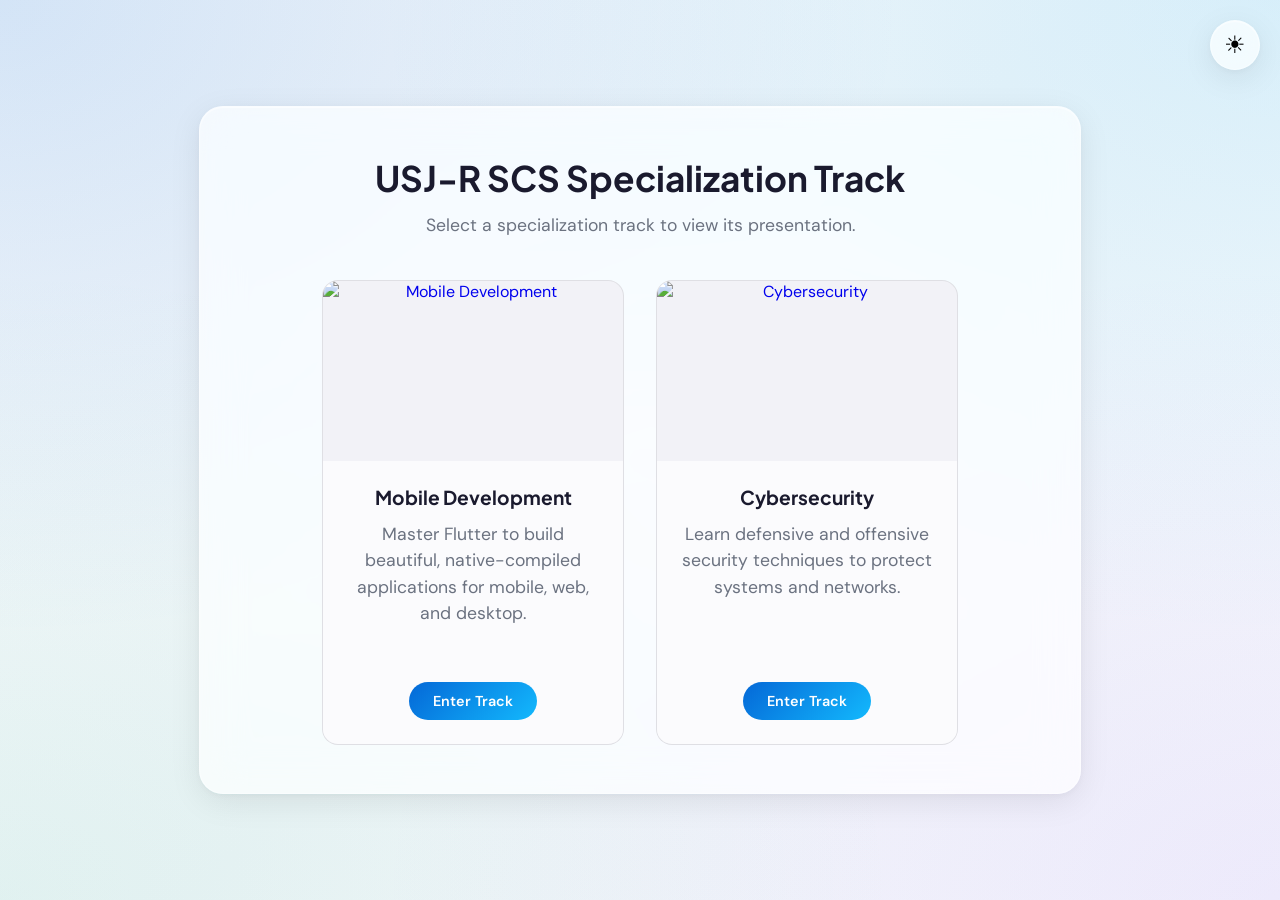
==== index.html @ 23d16bc6 "Do a grid design to showcase the two specialization track for mobile and cybersecurity" ====
<!DOCTYPE html>
<html lang="en">
  <head>
    <meta charset="utf-8" />
    <meta name="viewport" content="width=device-width, initial-scale=1.0" />
    <title>USJ-R SCS Specialization Track</title>

    <!-- Google Fonts -->
    <link rel="preconnect" href="https://fonts.googleapis.com" />
    <link rel="preconnect" href="https://fonts.gstatic.com" crossorigin />
    <link
      href="https://fonts.googleapis.com/css2?family=Inter:wght@300;400;500;600;700;800&family=JetBrains+Mono:wght@400;500;600&display=swap"
      rel="stylesheet"
    />
    <link
      rel="stylesheet"
      href="https://fonts.googleapis.com/css2?family=DM+Sans:wght@400;500;600;700&family=Plus+Jakarta+Sans:wght@500;600;700&display=swap"
    />

    <!-- Custom Theme -->
    <link rel="stylesheet" href="slides/styles/custom.css" />
    <style>
      body {
        margin: 0;
        min-height: 100vh;
        display: flex;
        align-items: center;
        justify-content: center;
        background: var(--background);
        background-image: var(--background-gradient);
        font-family: 'DM Sans', -apple-system, BlinkMacSystemFont, 'Segoe UI', sans-serif;
        color: var(--text);
      }
      .landing-page {
        text-align: center;
        padding: 48px 40px;
        border-radius: 24px;
        background: var(--surface);
        backdrop-filter: blur(var(--glass-blur)) saturate(var(--glass-saturate));
        -webkit-backdrop-filter: blur(var(--glass-blur)) saturate(var(--glass-saturate));
        box-shadow: var(--glass-outer-shadow), var(--glass-inner-shadow);
        border: var(--glass-border);
        max-width: 800px;
        width: 90%;
      }
      .landing-page h1 {
        font-family: 'Plus Jakarta Sans', 'DM Sans', sans-serif;
        font-size: 2.2rem;
        margin: 0 0 0.4em;
      }
      .landing-page p {
        margin: 0 0 2.5em;
        color: var(--text-muted);
        font-size: 1.1rem;
      }
      .track-buttons {
        display: flex;
        flex-direction: row;
        justify-content: center;
        gap: 32px;
        flex-wrap: wrap;
      }
      .track-card {
        display: flex;
        flex-direction: column;
        text-decoration: none;
        background: var(--background);
        border-radius: 16px;
        overflow: hidden;
        width: 300px;
        box-shadow: var(--shadow-md);
        transition: transform 0.3s ease, box-shadow 0.3s ease;
        border: 1px solid var(--border);
      }
      .track-card:hover {
        transform: translateY(-8px);
        box-shadow: var(--shadow-xl);
      }
      .track-image {
        height: 180px;
        width: 100%;
        object-fit: cover;
      }
      .track-info {
        padding: 24px;
        display: flex;
        flex-direction: column;
        align-items: center;
        gap: 12px;
        flex-grow: 1;
        background: var(--surface);
      }
      .track-title {
        font-family: 'Plus Jakarta Sans', sans-serif;
        font-weight: 700;
        font-size: 1.2rem;
        color: var(--text);
        margin: 0;
      }
      .track-desc {
        font-size: 0.9rem;
        color: var(--text-muted);
        margin: 0;
        line-height: 1.5;
      }
      .track-btn {
        margin-top: auto;
        padding: 10px 24px;
        border-radius: 999px;
        font-weight: 600;
        font-size: 0.9rem;
        background: linear-gradient(135deg, var(--gradient-start), var(--gradient-end));
        color: #fff;
        transition: opacity 0.2s;
      }
      .track-card:hover .track-btn {
        opacity: 0.9;
      }
    </style>
  </head>
  <body>
    <!-- Theme Toggle Button -->
    <button id="theme-toggle" class="theme-toggle" aria-label="Toggle theme">
      <span class="sun-icon">&#9728;</span>
      <span class="moon-icon">&#9790;</span>
    </button>

    <div class="landing-page">
      <h1>USJ-R SCS Specialization Track</h1>
      <p>Select a specialization track to view its presentation.</p>
      <div class="track-buttons">
        <!-- Mobile Track Card -->
        <a href="slides/mobile.html" class="track-card">
          <img 
            src="https://images.unsplash.com/photo-1551650975-87deedd944c3?auto=format&fit=crop&w=600&q=80" 
            alt="Mobile Development" 
            class="track-image"
          />
          <div class="track-info">
            <h3 class="track-title">Mobile Development</h3>
            <p class="track-desc">Master Flutter to build beautiful, native-compiled applications for mobile, web, and desktop.</p>
            <span class="track-btn">Enter Track</span>
          </div>
        </a>

        <!-- Cybersecurity Track Card -->
        <a href="slides/cybsec.html" class="track-card">
          <img 
            src="https://images.unsplash.com/photo-1550751827-4bd374c3f58b?auto=format&fit=crop&w=600&q=80" 
            alt="Cybersecurity" 
            class="track-image"
          />
          <div class="track-info">
            <h3 class="track-title">Cybersecurity</h3>
            <p class="track-desc">Learn defensive and offensive security techniques to protect systems and networks.</p>
            <span class="track-btn">Enter Track</span>
          </div>
        </a>
      </div>
    </div>

    <script>
      // Theme toggle functionality
      const themeToggle = document.getElementById('theme-toggle');
      const body = document.body;

      // Check for saved theme preference
      const savedTheme = localStorage.getItem('theme') || 'light';
      body.setAttribute('data-theme', savedTheme);

      themeToggle.addEventListener('click', () => {
        const currentTheme = body.getAttribute('data-theme');
        const newTheme = currentTheme === 'light' ? 'dark' : 'light';
        body.setAttribute('data-theme', newTheme);
        localStorage.setItem('theme', newTheme);
      });
    </script>
  </body>
</html>
---- slides/styles/custom.css ----
/* ============================================
   Flutter Specialization Track - Custom Theme
   ============================================ */

/* CSS Variables - Light Theme (Default) - Liquid Glass */
:root, [data-theme="light"] {
    --primary: #0468D7;
    --secondary: #13B9FD;
    --accent: #FFD700;
    --background: #F2F2F7;
    --background-gradient: 
        radial-gradient(ellipse at 0% 0%, rgba(4, 104, 215, 0.15) 0%, transparent 50%),
        radial-gradient(ellipse at 100% 0%, rgba(19, 185, 253, 0.12) 0%, transparent 50%),
        radial-gradient(ellipse at 100% 100%, rgba(139, 92, 246, 0.1) 0%, transparent 50%),
        radial-gradient(ellipse at 0% 100%, rgba(16, 185, 129, 0.08) 0%, transparent 50%),
        linear-gradient(135deg, #F8FAFC 0%, #F1F5F9 50%, #F8FAFC 100%);
    --text: #1A1A2E;
    --text-muted: #6B7280;
    --surface: rgba(255, 255, 255, 0.72);
    --surface-solid: #FFFFFF;
    --surface-hover: rgba(255, 255, 255, 0.85);
    --code-bg: rgba(246, 248, 250, 0.8);
    --border: rgba(0, 0, 0, 0.08);
    --border-light: rgba(255, 255, 255, 0.5);
    --gradient-start: #0468D7;
    --gradient-end: #13B9FD;
    --shadow: rgba(0, 0, 0, 0.04);
    --shadow-lg: rgba(0, 0, 0, 0.08);
    --glass-blur: 20px;
    --glass-saturate: 180%;
    --glass-border: 1px solid rgba(255, 255, 255, 0.4);
    --glass-inner-shadow: inset 0 1px 1px rgba(255, 255, 255, 0.6);
    --glass-outer-shadow: 0 8px 32px rgba(0, 0, 0, 0.08), 0 2px 8px rgba(0, 0, 0, 0.04);
    --hero-text: white;
    --hero-text-muted: rgba(255, 255, 255, 0.85);
}

/* Dark Theme - Liquid Glass */
[data-theme="dark"] {
    --primary: #13B9FD;
    --secondary: #0468D7;
    --accent: #FFB84D;
    --background: #0A0A0F;
    --background-gradient: 
        radial-gradient(ellipse at 0% 0%, rgba(19, 185, 253, 0.15) 0%, transparent 50%),
        radial-gradient(ellipse at 100% 0%, rgba(139, 92, 246, 0.12) 0%, transparent 50%),
        radial-gradient(ellipse at 100% 100%, rgba(4, 104, 215, 0.1) 0%, transparent 50%),
        radial-gradient(ellipse at 0% 100%, rgba(16, 185, 129, 0.08) 0%, transparent 50%),
        linear-gradient(135deg, #0D1117 0%, #161B22 50%, #0D1117 100%);
    --text: #F5F5F7;
    --text-muted: #98989D;
    --surface: rgba(44, 44, 46, 0.72);
    --surface-solid: #1C1C1E;
    --surface-hover: rgba(58, 58, 60, 0.8);
    --code-bg: rgba(28, 33, 40, 0.8);
    --border: rgba(255, 255, 255, 0.08);
    --border-light: rgba(255, 255, 255, 0.12);
    --gradient-start: #13B9FD;
    --gradient-end: #0468D7;
    --shadow: rgba(0, 0, 0, 0.2);
    --shadow-lg: rgba(0, 0, 0, 0.4);
    --glass-blur: 20px;
    --glass-saturate: 180%;
    --glass-border: 1px solid rgba(255, 255, 255, 0.1);
    --glass-inner-shadow: inset 0 1px 1px rgba(255, 255, 255, 0.05);
    --glass-outer-shadow: 0 8px 32px rgba(0, 0, 0, 0.3), 0 2px 8px rgba(0, 0, 0, 0.2);
    --hero-text: white;
    --hero-text-muted: rgba(255, 255, 255, 0.85);
}

/* ============================================
   Base Styles
   ============================================ */

.reveal {
    font-family: 'DM Sans', -apple-system, BlinkMacSystemFont, 'Segoe UI', sans-serif;
    font-size: 32px;
    color: var(--text);
    background: var(--background);
    background-image: var(--background-gradient);
    background-attachment: fixed;
}

.reveal .slides {
    text-align: left;
}

.reveal .slides section {
    padding: 40px 60px;
    height: 100%;
    box-sizing: border-box;
}

.reveal h1, .reveal h2, .reveal h3, .reveal h4 {
    font-family: 'Plus Jakarta Sans', 'DM Sans', -apple-system, BlinkMacSystemFont, 'Segoe UI', sans-serif;
    font-weight: 700;
    color: var(--text);
    margin-bottom: 0.5em;
    text-transform: none;
    letter-spacing: -0.02em;
}

.reveal h1 { font-size: 2.5em; }
.reveal h2 { font-size: 1.8em; }
.reveal h3 { font-size: 1.4em; }
.reveal h4 { font-size: 1.1em; }

.reveal p {
    line-height: 1.6;
    margin-bottom: 1em;
}

.reveal ul, .reveal ol {
    margin-left: 1em;
}

.reveal li {
    margin-bottom: 0.5em;
    line-height: 1.5;
}

/* ============================================
   Theme Toggle Button
   ============================================ */

.theme-toggle {
    position: fixed;
    top: 20px;
    right: 20px;
    z-index: 1000;
    width: 50px;
    height: 50px;
    border-radius: 50%;
    border: var(--glass-border);
    background: var(--surface);
    backdrop-filter: blur(var(--glass-blur)) saturate(var(--glass-saturate));
    -webkit-backdrop-filter: blur(var(--glass-blur)) saturate(var(--glass-saturate));
    cursor: pointer;
    display: flex;
    align-items: center;
    justify-content: center;
    transition: all 0.4s cubic-bezier(0.4, 0, 0.2, 1);
    box-shadow: var(--glass-outer-shadow), var(--glass-inner-shadow);
}

.theme-toggle:hover {
    transform: scale(1.08);
    background: var(--surface-hover);
    box-shadow: var(--glass-outer-shadow), var(--glass-inner-shadow), 0 0 20px rgba(var(--primary), 0.15);
}

.theme-toggle .sun-icon,
.theme-toggle .moon-icon {
    font-size: 24px;
    transition: opacity 0.3s ease;
}

[data-theme="light"] .theme-toggle .moon-icon,
[data-theme="dark"] .theme-toggle .sun-icon {
    display: none;
}

[data-theme="light"] .theme-toggle .sun-icon,
[data-theme="dark"] .theme-toggle .moon-icon {
    display: block;
}

/* ============================================
   Section Titles
   ============================================ */

.section-title {
    display: flex;
    align-items: center;
    gap: 12px;
    color: var(--primary);
    margin-bottom: 0.8em;
}

.section-title > .lucide {
  width: 0.8em;
  height: 0.8em;
  flex-shrink: 0;
}

.section-title.semester-1 { color: #0468D7; font-size: 1.6em; }
.section-title.semester-2 { color: #10B981; font-size: 1.6em; }
.section-title.semester-3 { color: #8B5CF6; font-size: 1.6em; }

.section-subtitle {
    font-size: 0.9em;
    color: var(--text-muted);
    margin-bottom: 1.5em;
}

/* ============================================
   Hero Slide
   ============================================ */

.hero-slide {
    display: flex;
    align-items: center;
    justify-content: center;
    text-align: center;
    position: relative;
}

.hero-slide::before {
    content: '';
    position: absolute;
    top: 0;
    left: 0;
    right: 0;
    bottom: 0;
    background: 
        radial-gradient(ellipse at 30% 20%, rgba(4, 104, 215, 0.4) 0%, transparent 50%),
        radial-gradient(ellipse at 70% 80%, rgba(19, 185, 253, 0.3) 0%, transparent 50%),
        radial-gradient(ellipse at 80% 20%, rgba(139, 92, 246, 0.2) 0%, transparent 40%);
    pointer-events: none;
    z-index: 0;
}

[data-theme="dark"] .hero-slide::before {
    background: 
        radial-gradient(ellipse at 30% 20%, rgba(19, 185, 253, 0.35) 0%, transparent 50%),
        radial-gradient(ellipse at 70% 80%, rgba(139, 92, 246, 0.25) 0%, transparent 50%),
        radial-gradient(ellipse at 80% 20%, rgba(4, 104, 215, 0.2) 0%, transparent 40%);
}

.hero-slide .hero-content {
    width: 100%;
    max-width: 1200px; /* Wider layout */
    position: relative;
    z-index: 1;
    padding: 0 20px;
}

/* Decorative background elements */
.hero-slide::after {
    content: '';
    position: absolute;
    width: 100%;
    height: 100%;
    top: 0;
    left: 0;
    background-image: 
        linear-gradient(rgba(4, 104, 215, 0.1) 1px, transparent 1px),
        linear-gradient(90deg, rgba(4, 104, 215, 0.1) 1px, transparent 1px);
    background-size: 40px 40px;
    mask-image: radial-gradient(circle at center, black 40%, transparent 80%);
    -webkit-mask-image: radial-gradient(circle at center, black 40%, transparent 80%);
    pointer-events: none;
    z-index: 0;
    opacity: 0.5;
}

.hero-slide .blob-1, .hero-slide .blob-2 {
    position: absolute;
    border-radius: 50%;
    filter: blur(60px);
    z-index: 0;
    opacity: 0.6;
    animation: float-slow 8s ease-in-out infinite;
}

.hero-slide .blob-1 {
    top: -10%;
    left: -10%;
    width: 400px;
    height: 400px;
    background: rgba(19, 185, 253, 0.4);
    animation-delay: 0s;
}

.hero-slide .blob-2 {
    bottom: -10%;
    right: -10%;
    width: 500px;
    height: 500px;
    background: rgba(139, 92, 246, 0.3);
    animation-delay: -4s;
}

@keyframes float-slow {
    0%, 100% { transform: translate(0, 0); }
    50% { transform: translate(20px, -20px); }
}

.flutter-logo-container {
    margin-bottom: 30px;
}

.flutter-logo {
    width: 120px;
    height: auto;
    filter: drop-shadow(0 10px 30px rgba(0, 0, 0, 0.3));
    animation: float 3s ease-in-out infinite;
}

@keyframes float {
    0%, 100% { transform: translateY(0); }
    50% { transform: translateY(-15px); }
}

.hero-title {
    font-size: 2.8em;
    color: var(--text);
    margin-bottom: 0.2em;
    text-shadow: 0 4px 20px var(--shadow-lg);
}

.hero-subtitle {
    font-size: 1.8em;
    color: var(--primary);
    font-weight: 600;
    margin-bottom: 0.5em;
}

.hero-tagline {
    font-size: 1.1em;
    color: var(--text-muted);
    margin-bottom: 2em;
}

.hero-badges {
    display: flex;
    justify-content: center;
    gap: 20px;
    margin-bottom: 2em;
    flex-wrap: wrap;
}

.badge {
    display: inline-flex;
    align-items: center;
    gap: 8px;
    padding: 14px 28px;
    background: var(--surface);
    backdrop-filter: blur(var(--glass-blur)) saturate(var(--glass-saturate));
    -webkit-backdrop-filter: blur(var(--glass-blur)) saturate(var(--glass-saturate));
    border-radius: 50px;
    color: var(--text);
    font-size: 0.8em;
    font-weight: 500;
    border: var(--glass-border);
    box-shadow: var(--glass-outer-shadow), var(--glass-inner-shadow);
    transition: all 0.4s cubic-bezier(0.4, 0, 0.2, 1);
}

.badge:hover {
    background: var(--surface-hover);
    transform: translateY(-2px);
    box-shadow: var(--glass-outer-shadow), var(--glass-inner-shadow), 0 12px 40px var(--shadow-lg);
}

.badge i {
    width: 20px;
    height: 20px;
}

.course-info {
    display: flex;
    justify-content: center;
    gap: 40px;
    color: var(--text-muted);
    font-size: 0.85em;
}

.course-info span {
    display: flex;
    align-items: center;
    gap: 8px;
}

.course-info i {
    width: 18px;
    height: 18px;
}

/* ============================================
   Feature Grid
   ============================================ */

.feature-grid {
    display: grid;
    grid-template-columns: repeat(2, 1fr);
    gap: 24px;
    margin-top: 1em;
}

.feature-card {
    background: var(--surface);
    backdrop-filter: blur(var(--glass-blur)) saturate(var(--glass-saturate));
    -webkit-backdrop-filter: blur(var(--glass-blur)) saturate(var(--glass-saturate));
    border-radius: 20px;
    padding: 30px;
    border: var(--glass-border);
    transition: all 0.4s cubic-bezier(0.4, 0, 0.2, 1);
    box-shadow: var(--glass-outer-shadow), var(--glass-inner-shadow);
}

.feature-card:hover {
    transform: translateY(-4px) scale(1.01);
    background: var(--surface-hover);
    box-shadow: var(--glass-outer-shadow), var(--glass-inner-shadow), 0 12px 40px var(--shadow-lg);
}

.feature-icon {
    width: 50px;
    height: 50px;
    background: linear-gradient(135deg, var(--gradient-start), var(--gradient-end));
    border-radius: 12px;
    display: flex;
    align-items: center;
    justify-content: center;
    margin-bottom: 16px;
}

.feature-icon i {
    width: 28px;
    height: 28px;
    color: white;
}

.feature-card h3 {
    font-size: 1.1em;
    margin-bottom: 8px;
}

.feature-card p {
    font-size: 0.75em;
    color: var(--text-muted);
    margin: 0;
}

.companies-using {
    margin-top: 2em;
    text-align: center;
}

.small-text {
    font-size: 0.7em;
    color: var(--text-muted);
}

/* ============================================
   Timeline
   ============================================ */

.timeline {
    position: relative;
    padding-left: 40px;
    margin-top: 1em;
}

.timeline::before {
    content: '';
    position: absolute;
    left: 15px;
    top: 0;
    bottom: 0;
    width: 4px;
    background: linear-gradient(180deg, #0468D7 0%, #10B981 50%, #8B5CF6 100%);
    border-radius: 2px;
}

.timeline-item {
    position: relative;
    margin-bottom: 20px;
    padding-left: 40px;
}

.timeline-marker {
    position: absolute;
    left: -33px;
    top: 5px;
    width: 24px;
    height: 24px;
    border-radius: 50%;
    border: 4px solid var(--background);
    box-shadow: 0 0 0 4px var(--primary);
}

.timeline-marker.sem1 { background: #0468D7; box-shadow: 0 0 0 4px #0468D7; }
.timeline-marker.sem2 { background: #10B981; box-shadow: 0 0 0 4px #10B981; }
.timeline-marker.sem3 { background: #8B5CF6; box-shadow: 0 0 0 4px #8B5CF6; }

.timeline-content {
    background: var(--surface);
    backdrop-filter: blur(var(--glass-blur)) saturate(var(--glass-saturate));
    -webkit-backdrop-filter: blur(var(--glass-blur)) saturate(var(--glass-saturate));
    border-radius: 16px;
    padding: 16px 24px; /* Slightly reduced padding */
    border: var(--glass-border);
    box-shadow: var(--glass-outer-shadow), var(--glass-inner-shadow);
    transition: all 0.4s cubic-bezier(0.4, 0, 0.2, 1);
}

.timeline-content h3 {
    font-size: 0.9em;
    color: var(--primary);
    margin-bottom: 4px;
}

.timeline-content h4 {
    font-size: 0.8em;
    margin-bottom: 6px;
}

.timeline-content p {
    font-size: 0.65em;
    color: var(--text-muted);
    margin-bottom: 10px;
}

.timeline-tags {
    display: flex;
    gap: 6px;
    flex-wrap: wrap;
}

.timeline-tags span {
    font-size: 0.55em;
    padding: 3px 10px;
    background: var(--primary);
    color: white;
    border-radius: 20px;
}

/* ============================================
   Week Grid
   ============================================ */

.week-grid {
    display: grid;
    grid-template-columns: repeat(2, 1fr);
    gap: 20px;
    margin-top: 1em;
}

.week-card {
    background: var(--surface);
    backdrop-filter: blur(var(--glass-blur)) saturate(var(--glass-saturate));
    -webkit-backdrop-filter: blur(var(--glass-blur)) saturate(var(--glass-saturate));
    border-radius: 16px;
    padding: 24px;
    border: var(--glass-border);
    transition: all 0.4s cubic-bezier(0.4, 0, 0.2, 1);
    box-shadow: var(--glass-outer-shadow), var(--glass-inner-shadow);
}

.week-card:hover {
    background: var(--surface-hover);
    transform: translateY(-2px);
    box-shadow: var(--glass-outer-shadow), var(--glass-inner-shadow), 0 8px 24px var(--shadow-lg);
}

.week-card h4 {
    font-size: 0.9em;
    margin-bottom: 12px;
}

.week-card ul {
    margin: 0;
    padding-left: 1.2em;
}

.week-card li {
    font-size: 0.7em;
    color: var(--text-muted);
    margin-bottom: 4px;
}

/* ============================================
   Code Demo
   ============================================ */

.code-demo {
    margin: 1em 0;
}

.code-demo pre {
    background: var(--code-bg);
    backdrop-filter: blur(var(--glass-blur)) saturate(var(--glass-saturate));
    -webkit-backdrop-filter: blur(var(--glass-blur)) saturate(var(--glass-saturate));
    border-radius: 16px;
    padding: 24px;
    border: var(--glass-border);
    overflow-x: auto;
    font-family: 'JetBrains Mono', monospace;
    font-size: 0.55em;
    line-height: 1.6;
    box-shadow: var(--glass-outer-shadow), var(--glass-inner-shadow);
}

.code-demo code {
    color: var(--text);
}

/* ============================================
   App Preview / Phone Mockup
   ============================================ */

.app-preview {
    display: flex;
    align-items: center;
    gap: 30px;
    margin-top: 1em;
}

.phone-mockup {
    width: 180px;
    height: 360px;
    background: var(--surface);
    backdrop-filter: blur(var(--glass-blur)) saturate(var(--glass-saturate));
    -webkit-backdrop-filter: blur(var(--glass-blur)) saturate(var(--glass-saturate));
    border-radius: 36px;
    border: var(--glass-border);
    padding: 20px 12px;
    box-shadow: var(--glass-outer-shadow), var(--glass-inner-shadow), 0 20px 60px var(--shadow-lg);
}

.phone-screen {
    background: var(--background);
    height: 100%;
    border-radius: 20px;
    padding: 16px;
    overflow: hidden;
}

.app-header {
    font-size: 0.6em;
    font-weight: 600;
    color: var(--primary);
    padding-bottom: 12px;
    border-bottom: 1px solid var(--border);
    margin-bottom: 12px;
}

.todo-item {
    font-size: 0.5em;
    padding: 10px 12px;
    background: var(--surface);
    border-radius: 8px;
    margin-bottom: 8px;
    border-left: 3px solid var(--primary);
}

.caption {
    font-size: 0.7em;
    color: var(--text-muted);
    font-style: italic;
}

/* ============================================
   Architecture Diagram
   ============================================ */

.architecture-diagram {
    display: flex;
    flex-direction: column;
    align-items: center;
    gap: 12px;
    margin: 1em 0;
}

.arch-layer {
    display: flex;
    gap: 20px;
    justify-content: center;
}

.arch-box {
    display: flex;
    flex-direction: column;
    align-items: center;
    gap: 8px;
    padding: 20px 30px;
    background: var(--surface);
    backdrop-filter: blur(var(--glass-blur)) saturate(var(--glass-saturate));
    -webkit-backdrop-filter: blur(var(--glass-blur)) saturate(var(--glass-saturate));
    border-radius: 16px;
    border: var(--glass-border);
    min-width: 150px;
    box-shadow: var(--glass-outer-shadow), var(--glass-inner-shadow);
    transition: all 0.4s cubic-bezier(0.4, 0, 0.2, 1);
}

.arch-box i {
    width: 32px;
    height: 32px;
    color: var(--primary);
}

.arch-box span {
    font-size: 0.7em;
    font-weight: 500;
}

.arch-box.app { border-color: var(--primary); }
.arch-box.api { border-color: #10B981; }
.arch-box.db { border-color: #F59E0B; }
.arch-box.storage { border-color: #8B5CF6; }
.arch-box.auth { border-color: #EF4444; }

.arch-arrow {
    font-size: 1.5em;
    color: var(--text-muted);
}

.project-examples {
    margin-top: 1.5em;
    text-align: center;
    font-size: 0.8em;
    color: var(--text-muted);
}

/* ============================================
   Clean Architecture Diagram
   ============================================ */

.clean-arch-diagram {
    display: flex;
    justify-content: center;
    align-items: center;
    margin: 2em 0;
}

.arch-circle {
    display: flex;
    align-items: center;
    justify-content: center;
    border-radius: 50%;
    position: relative;
}

.arch-circle.outer {
    width: 400px;
    height: 400px;
    background: linear-gradient(135deg, #EF4444 0%, #F97316 100%);
}

.arch-circle.middle {
    width: 280px;
    height: 280px;
    background: linear-gradient(135deg, #10B981 0%, #14B8A6 100%);
}

.arch-circle.inner {
    width: 160px;
    height: 160px;
    background: linear-gradient(135deg, #0468D7 0%, #13B9FD 100%);
}

.layer-label {
    position: absolute;
    font-size: 0.6em;
    font-weight: 600;
    color: white;
    text-shadow: 0 2px 4px rgba(0, 0, 0, 0.3);
}

.arch-circle.outer .layer-label { top: 30px; }
.arch-circle.middle .layer-label { top: 20px; }
.arch-circle.inner .layer-label { top: 50%; transform: translateY(-50%); }

.arch-benefits {
    display: flex;
    justify-content: center;
    gap: 30px;
    margin-top: 2em;
}

.benefit {
    display: flex;
    align-items: center;
    gap: 8px;
    font-size: 0.8em;
    color: var(--text);
}

.benefit i {
    width: 20px;
    height: 20px;
    color: #10B981;
}

/* ============================================
   Pipeline Diagram
   ============================================ */

.pipeline-diagram {
    display: flex;
    align-items: center;
    justify-content: center;
    gap: 20px;
    margin: 2em 0;
    flex-wrap: wrap;
}

.pipeline-step {
    display: flex;
    flex-direction: column;
    align-items: center;
    gap: 12px;
}

.step-icon {
    width: 70px;
    height: 70px;
    background: linear-gradient(135deg, var(--gradient-start), var(--gradient-end));
    border-radius: 16px;
    display: flex;
    align-items: center;
    justify-content: center;
}

.step-icon i {
    width: 36px;
    height: 36px;
    color: white;
}

.pipeline-step span {
    font-size: 0.7em;
    font-weight: 500;
}

.pipeline-arrow {
    font-size: 1.5em;
    color: var(--text-muted);
}

.deploy-targets {
    display: flex;
    justify-content: center;
    gap: 30px;
    margin-top: 2em;
}

.store-badge {
    height: 50px;
    filter: grayscale(0.3);
    transition: filter 0.3s ease;
}

.store-badge:hover {
    filter: grayscale(0);
}

/* ============================================
   Outcomes Grid
   ============================================ */

.outcomes-grid {
    display: grid;
    grid-template-columns: repeat(5, 1fr);
    gap: 16px;
    margin-top: 1em;
}

.outcome-card {
    background: var(--surface);
    backdrop-filter: blur(var(--glass-blur)) saturate(var(--glass-saturate));
    -webkit-backdrop-filter: blur(var(--glass-blur)) saturate(var(--glass-saturate));
    border-radius: 16px;
    padding: 20px;
    border: var(--glass-border);
    text-align: center;
    transition: all 0.4s cubic-bezier(0.4, 0, 0.2, 1);
    box-shadow: var(--glass-outer-shadow), var(--glass-inner-shadow);
}

.outcome-card:hover {
    background: var(--surface-hover);
    transform: translateY(-3px) scale(1.02);
    box-shadow: var(--glass-outer-shadow), var(--glass-inner-shadow), 0 8px 24px var(--shadow-lg);
}

.outcome-number {
    width: 36px;
    height: 36px;
    background: linear-gradient(135deg, var(--gradient-start), var(--gradient-end));
    color: white;
    border-radius: 50%;
    display: flex;
    align-items: center;
    justify-content: center;
    font-weight: 700;
    font-size: 0.8em;
    margin: 0 auto 12px;
}

.outcome-card p {
    font-size: 0.6em;
    color: var(--text);
    margin: 0;
    line-height: 1.4;
}

/* ============================================
   Tech Grid
   ============================================ */

.tech-grid {
    display: grid;
    grid-template-columns: repeat(4, 1fr);
    gap: 24px;
    margin-top: 1.5em;
}

.tech-item {
    display: flex;
    flex-direction: column;
    align-items: center;
    gap: 12px;
    padding: 24px;
    background: var(--surface);
    backdrop-filter: blur(var(--glass-blur)) saturate(var(--glass-saturate));
    -webkit-backdrop-filter: blur(var(--glass-blur)) saturate(var(--glass-saturate));
    border-radius: 20px;
    border: var(--glass-border);
    transition: all 0.4s cubic-bezier(0.4, 0, 0.2, 1);
    box-shadow: var(--glass-outer-shadow), var(--glass-inner-shadow);
}

.tech-item:hover {
    background: var(--surface-hover);
    transform: translateY(-4px) scale(1.02);
    box-shadow: var(--glass-outer-shadow), var(--glass-inner-shadow), 0 12px 32px var(--shadow-lg);
}

.tech-item img {
    width: 50px;
    height: 50px;
    object-fit: contain;
}

.tech-icon {
    width: 50px;
    height: 50px;
    background: linear-gradient(135deg, var(--gradient-start), var(--gradient-end));
    border-radius: 12px;
    display: flex;
    align-items: center;
    justify-content: center;
}

.tech-icon i {
    width: 28px;
    height: 28px;
    color: white;
}

.tech-item span {
    font-size: 0.7em;
    font-weight: 500;
}

/* ============================================
   Assessment Charts
   ============================================ */

.assessment-container {
    display: grid;
    grid-template-columns: repeat(3, 1fr);
    gap: 24px;
    margin-top: 1em;
}

.assessment-card {
    background: var(--surface);
    backdrop-filter: blur(var(--glass-blur)) saturate(var(--glass-saturate));
    -webkit-backdrop-filter: blur(var(--glass-blur)) saturate(var(--glass-saturate));
    border-radius: 20px;
    padding: 24px;
    border: var(--glass-border);
    box-shadow: var(--glass-outer-shadow), var(--glass-inner-shadow);
}

.assessment-card h3 {
    font-size: 0.9em;
    text-align: center;
    margin-bottom: 20px;
    color: var(--primary);
}

.chart-container {
    height: 200px;
}

.bar-chart {
    display: flex;
    align-items: flex-end;
    justify-content: space-around;
    height: 100%;
    gap: 8px;
}

.bar {
    flex: 1;
    background: linear-gradient(180deg, var(--gradient-start), var(--gradient-end));
    border-radius: 8px 8px 0 0;
    height: calc(var(--height) * 2);
    display: flex;
    flex-direction: column;
    align-items: center;
    justify-content: flex-start;
    padding-top: 8px;
    min-width: 40px;
    position: relative;
}

.bar span {
    font-size: 0.5em;
    font-weight: 700;
    color: white;
}

.bar label {
    position: absolute;
    bottom: -24px;
    font-size: 0.45em;
    color: var(--text-muted);
    white-space: nowrap;
}

/* ============================================
   Apps Showcase
   ============================================ */

.apps-showcase {
    display: grid;
    grid-template-columns: repeat(3, 1fr);
    gap: 20px;
    margin-top: 1em;
}

.app-card {
    background: var(--surface);
    backdrop-filter: blur(var(--glass-blur)) saturate(var(--glass-saturate));
    -webkit-backdrop-filter: blur(var(--glass-blur)) saturate(var(--glass-saturate));
    border-radius: 20px;
    padding: 24px;
    border: var(--glass-border);
    text-align: center;
    transition: all 0.4s cubic-bezier(0.4, 0, 0.2, 1);
    position: relative;
    box-shadow: var(--glass-outer-shadow), var(--glass-inner-shadow);
}

.app-card:hover {
    background: var(--surface-hover);
    transform: translateY(-4px) scale(1.02);
    box-shadow: var(--glass-outer-shadow), var(--glass-inner-shadow), 0 12px 32px var(--shadow-lg);
}

.app-icon {
    width: 60px;
    height: 60px;
    background: linear-gradient(135deg, var(--gradient-start), var(--gradient-end));
    border-radius: 16px;
    display: flex;
    align-items: center;
    justify-content: center;
    margin: 0 auto 16px;
}

.app-icon i {
    width: 32px;
    height: 32px;
    color: white;
}

.app-card h4 {
    font-size: 0.85em;
    margin-bottom: 8px;
}

.app-card p {
    font-size: 0.65em;
    color: var(--text-muted);
    margin-bottom: 12px;
}

.semester-tag {
    font-size: 0.55em;
    padding: 4px 12px;
    background: var(--primary);
    color: white;
    border-radius: 20px;
}

/* ============================================
   Career Path
   ============================================ */

.career-path {
    display: flex;
    align-items: center;
    justify-content: center;
    gap: 20px;
    margin: 2em 0;
    flex-wrap: wrap;
}

.career-node {
    display: flex;
    flex-direction: column;
    align-items: center;
    gap: 12px;
    padding: 24px;
    background: var(--surface);
    backdrop-filter: blur(var(--glass-blur)) saturate(var(--glass-saturate));
    -webkit-backdrop-filter: blur(var(--glass-blur)) saturate(var(--glass-saturate));
    border-radius: 20px;
    border: var(--glass-border);
    min-width: 140px;
    transition: all 0.4s cubic-bezier(0.4, 0, 0.2, 1);
    box-shadow: var(--glass-outer-shadow), var(--glass-inner-shadow);
}

.career-node:hover {
    background: var(--surface-hover);
    transform: translateY(-4px) scale(1.02);
    box-shadow: var(--glass-outer-shadow), var(--glass-inner-shadow), 0 12px 32px var(--shadow-lg);
}

.career-node.start { border-color: #10B981; }
.career-node.end { border-color: #8B5CF6; }

.node-icon {
    width: 50px;
    height: 50px;
    background: linear-gradient(135deg, var(--gradient-start), var(--gradient-end));
    border-radius: 50%;
    display: flex;
    align-items: center;
    justify-content: center;
}

.node-icon i {
    width: 26px;
    height: 26px;
    color: white;
}

.career-node h4 {
    font-size: 0.8em;
    margin: 0;
}

.career-node p {
    font-size: 0.65em;
    color: var(--text-muted);
    margin: 0;
}

.career-arrow {
    font-size: 1.5em;
    color: var(--primary);
}

.job-stats {
    display: flex;
    justify-content: center;
    gap: 60px;
    margin-top: 2em;
}

.stat {
    text-align: center;
}

.stat-number {
    display: block;
    font-size: 1.5em;
    font-weight: 800;
    color: var(--primary);
}

.stat-label {
    font-size: 0.65em;
    color: var(--text-muted);
}

/* ============================================
   Hands-On Grid
   ============================================ */

.hands-on-grid {
    display: grid;
    grid-template-columns: repeat(3, 1fr);
    gap: 30px;
    margin: 2em 0;
}

.hands-on-item {
    text-align: center;
    padding: 30px;
    background: var(--surface);
    backdrop-filter: blur(var(--glass-blur)) saturate(var(--glass-saturate));
    -webkit-backdrop-filter: blur(var(--glass-blur)) saturate(var(--glass-saturate));
    border-radius: 20px;
    border: var(--glass-border);
    box-shadow: var(--glass-outer-shadow), var(--glass-inner-shadow);
    transition: all 0.4s cubic-bezier(0.4, 0, 0.2, 1);
}

.time-block {
    display: flex;
    flex-direction: column;
    align-items: center;
    margin-bottom: 16px;
}

.time-block .hours {
    font-size: 2.5em;
    font-weight: 800;
    color: var(--primary);
    line-height: 1;
}

.time-block .label {
    font-size: 0.7em;
    color: var(--text-muted);
    text-transform: uppercase;
}

.hands-on-item h4 {
    font-size: 0.9em;
    margin-bottom: 8px;
}

.hands-on-item p {
    font-size: 0.7em;
    color: var(--text-muted);
    margin: 0;
}

.learning-approach {
    text-align: center;
    padding: 20px;
    background: linear-gradient(135deg, var(--gradient-start), var(--gradient-end));
    border-radius: 16px;
    color: white;
    box-shadow: 0 8px 32px rgba(4, 104, 215, 0.3);
}

.learning-approach p {
    margin: 0;
    font-size: 0.85em;
}

/* ============================================
   Prerequisites
   ============================================ */

.prereq-container {
    display: grid;
    grid-template-columns: repeat(3, 1fr);
    gap: 24px;
    margin: 2em 0;
}

.prereq-card {
    background: var(--surface);
    backdrop-filter: blur(var(--glass-blur)) saturate(var(--glass-saturate));
    -webkit-backdrop-filter: blur(var(--glass-blur)) saturate(var(--glass-saturate));
    border-radius: 20px;
    padding: 30px;
    border: var(--glass-border);
    text-align: center;
    box-shadow: var(--glass-outer-shadow), var(--glass-inner-shadow);
    transition: all 0.4s cubic-bezier(0.4, 0, 0.2, 1);
}

.prereq-icon {
    width: 60px;
    height: 60px;
    background: linear-gradient(135deg, var(--gradient-start), var(--gradient-end));
    border-radius: 16px;
    display: flex;
    align-items: center;
    justify-content: center;
    margin: 0 auto 16px;
}

.prereq-icon i {
    width: 32px;
    height: 32px;
    color: white;
}

.prereq-card h4 {
    font-size: 0.9em;
    margin-bottom: 8px;
}

.prereq-card p {
    font-size: 0.7em;
    color: var(--text-muted);
    margin: 0;
}

.no-prereq {
    text-align: center;
    padding: 20px;
    background: rgba(16, 185, 129, 0.1);
    backdrop-filter: blur(var(--glass-blur)) saturate(var(--glass-saturate));
    -webkit-backdrop-filter: blur(var(--glass-blur)) saturate(var(--glass-saturate));
    border-radius: 16px;
    border: 1px solid rgba(16, 185, 129, 0.3);
    box-shadow: 0 4px 16px rgba(16, 185, 129, 0.1);
}

.no-prereq p {
    margin: 0;
    font-size: 0.85em;
    color: #10B981;
    display: flex;
    align-items: center;
    justify-content: center;
    gap: 8px;
}

.no-prereq i {
    width: 20px;
    height: 20px;
}

/* ============================================
   Capstone Requirements
   ============================================ */

.capstone-requirements {
    display: grid;
    grid-template-columns: repeat(2, 1fr);
    gap: 30px;
    margin-top: 1.5em;
}

.req-column {
    background: var(--surface);
    backdrop-filter: blur(var(--glass-blur)) saturate(var(--glass-saturate));
    -webkit-backdrop-filter: blur(var(--glass-blur)) saturate(var(--glass-saturate));
    border-radius: 20px;
    padding: 30px;
    border: var(--glass-border);
    box-shadow: var(--glass-outer-shadow), var(--glass-inner-shadow);
}

.req-column h4 {
    font-size: 0.95em;
    margin-bottom: 16px;
    color: var(--primary);
}

.req-column ul {
    list-style: none;
    padding: 0;
    margin: 0;
}

.req-column li {
    display: flex;
    align-items: center;
    gap: 10px;
    font-size: 0.75em;
    margin-bottom: 12px;
}

.req-column li i {
    width: 18px;
    height: 18px;
    color: #10B981;
}

/* ============================================
   Resources Grid
   ============================================ */

.resources-grid {
    display: grid;
    grid-template-columns: repeat(3, 1fr);
    gap: 24px;
    margin-top: 1.5em;
}

.resource-card {
    background: var(--surface);
    backdrop-filter: blur(var(--glass-blur)) saturate(var(--glass-saturate));
    -webkit-backdrop-filter: blur(var(--glass-blur)) saturate(var(--glass-saturate));
    border-radius: 20px;
    padding: 24px;
    border: var(--glass-border);
    box-shadow: var(--glass-outer-shadow), var(--glass-inner-shadow);
    transition: all 0.4s cubic-bezier(0.4, 0, 0.2, 1);
}

.resource-card h4 {
    display: flex;
    align-items: center;
    gap: 10px;
    font-size: 0.9em;
    margin-bottom: 16px;
    color: var(--primary);
}

.resource-card h4 i {
    width: 22px;
    height: 22px;
}

.resource-card ul {
    list-style: none;
    padding: 0;
    margin: 0;
}

.resource-card li {
    font-size: 0.7em;
    color: var(--text-muted);
    margin-bottom: 8px;
    padding-left: 16px;
    position: relative;
}

.resource-card li::before {
    content: '•';
    position: absolute;
    left: 0;
    color: var(--primary);
}

/* ============================================
   CTA Slide
   ============================================ */

.cta-slide {
    display: flex;
    align-items: center;
    justify-content: center;
    text-align: center;
    position: relative;
}

.cta-slide::before {
    content: '';
    position: absolute;
    top: 0;
    left: 0;
    right: 0;
    bottom: 0;
    background: 
        radial-gradient(ellipse at 50% 50%, rgba(4, 104, 215, 0.35) 0%, transparent 60%),
        radial-gradient(ellipse at 20% 80%, rgba(19, 185, 253, 0.25) 0%, transparent 50%),
        radial-gradient(ellipse at 80% 20%, rgba(139, 92, 246, 0.2) 0%, transparent 50%);
    pointer-events: none;
    z-index: 0;
}

[data-theme="dark"] .cta-slide::before {
    background: 
        radial-gradient(ellipse at 50% 50%, rgba(19, 185, 253, 0.3) 0%, transparent 60%),
        radial-gradient(ellipse at 20% 80%, rgba(139, 92, 246, 0.2) 0%, transparent 50%),
        radial-gradient(ellipse at 80% 20%, rgba(4, 104, 215, 0.15) 0%, transparent 50%);
}

.cta-content {
    width: 100%;
    max-width: 1200px;
    position: relative;
    z-index: 1;
    padding: 0 20px;
}

.cta-slide::after {
    content: '';
    position: absolute;
    width: 100%;
    height: 100%;
    top: 0;
    left: 0;
    background-image: 
        radial-gradient(circle at 2px 2px, rgba(4, 104, 215, 0.15) 1px, transparent 0);
    background-size: 32px 32px;
    mask-image: radial-gradient(circle at center, black 40%, transparent 80%);
    -webkit-mask-image: radial-gradient(circle at center, black 40%, transparent 80%);
    pointer-events: none;
    z-index: 0;
}

.cta-title {
    font-size: 2.5em;
    color: var(--text);
    margin-bottom: 0.3em;
    text-shadow: 0 4px 20px var(--shadow-lg);
}

.cta-subtitle {
    font-size: 1em;
    color: var(--text-muted);
    margin-bottom: 2em;
}

.cta-highlights {
    display: flex;
    justify-content: center;
    gap: 40px;
    margin-bottom: 2em;
}

.highlight {
    display: flex;
    flex-direction: column;
    align-items: center;
    gap: 12px;
    padding: 24px;
    background: var(--surface);
    backdrop-filter: blur(var(--glass-blur)) saturate(var(--glass-saturate));
    -webkit-backdrop-filter: blur(var(--glass-blur)) saturate(var(--glass-saturate));
    border-radius: 20px;
    border: var(--glass-border);
    box-shadow: var(--glass-outer-shadow), var(--glass-inner-shadow);
    color: var(--text);
    transition: all 0.4s cubic-bezier(0.4, 0, 0.2, 1);
}

.highlight:hover {
    transform: translateY(-4px);
    background: var(--surface-hover);
}

.highlight i {
    width: 40px;
    height: 40px;
    color: var(--primary);
}

.highlight span {
    font-size: 0.8em;
    font-weight: 500;
}

.cta-action {
    margin-top: 2em;
}

.enroll-text {
    font-size: 1.2em;
    color: var(--text);
    margin-bottom: 1em;
}

.flutter-bird img {
    width: 80px;
    animation: float 3s ease-in-out infinite;
}

/* ============================================
   Q&A Slide
   ============================================ */

.qa-slide {
    display: flex;
    flex-direction: column;
    align-items: center;
    justify-content: center;
    text-align: center;
}

.qa-title {
    font-size: 3em;
    color: var(--primary);
    margin-bottom: 1em;
}

.contact-info {
    margin-bottom: 2em;
}

.contact-info p {
    display: flex;
    align-items: center;
    justify-content: center;
    gap: 12px;
    font-size: 0.9em;
    color: var(--text-muted);
    margin-bottom: 12px;
}

.contact-info i {
    width: 22px;
    height: 22px;
    color: var(--primary);
}

.thank-you {
    margin-top: 2em;
}

.thank-you p {
    font-size: 1.2em;
    color: var(--text);
    margin-bottom: 1em;
}

.social-links {
    display: flex;
    justify-content: center;
    gap: 30px;
}

.social-links span {
    display: flex;
    align-items: center;
    gap: 8px;
    font-size: 0.8em;
    color: var(--text-muted);
}

.social-links i {
    width: 20px;
    height: 20px;
}

/* ============================================
   Reveal.js Overrides
   ============================================ */

.reveal .controls {
    color: var(--primary);
}

.reveal .progress {
    background: var(--border);
    height: 4px;
}

.reveal .progress span {
    background: linear-gradient(90deg, var(--gradient-start), var(--gradient-end));
}

.reveal .slide-number {
    background: var(--surface);
    color: var(--text);
    font-size: 14px;
    padding: 8px 12px;
    border-radius: 8px;
    border: 1px solid var(--border);
}

/* Speaker Notes */
.reveal aside.notes {
    font-size: 14px;
    line-height: 1.6;
}

/* ============================================
   Project Showcase
   ============================================ */

.project-grid {
    display: grid;
    grid-template-columns: repeat(5, 1fr); /* 5 items per row/slide */
    gap: 20px;
    margin-top: 1em;
}

.project-card {
    display: flex;
    flex-direction: column;
    align-items: center;
    background: var(--surface);
    backdrop-filter: blur(var(--glass-blur)) saturate(var(--glass-saturate));
    -webkit-backdrop-filter: blur(var(--glass-blur)) saturate(var(--glass-saturate));
    border-radius: 16px;
    overflow: hidden;
    border: var(--glass-border);
    box-shadow: var(--glass-outer-shadow), var(--glass-inner-shadow);
    transition: all 0.4s cubic-bezier(0.4, 0, 0.2, 1);
    height: 100%;
}

.project-card:hover {
    transform: translateY(-8px);
    background: var(--surface-hover);
    box-shadow: var(--glass-outer-shadow), var(--glass-inner-shadow), 0 12px 40px var(--shadow-lg);
}

.project-image {
    width: 100%;
    height: 140px;
    overflow: hidden;
    position: relative;
}

.project-image img {
    width: 100%;
    height: 100%;
    object-fit: cover;
    transition: transform 0.6s ease;
}

.project-card:hover .project-image img {
    transform: scale(1.1);
}

.project-info {
    padding: 15px;
    text-align: center;
    width: 100%;
    flex: 1;
    display: flex;
    align-items: center;
    justify-content: center;
}

.project-info h4 {
    font-size: 0.8em;
    margin: 0;
    color: var(--text);
    font-weight: 600;
    line-height: 1.3;
}

/* ============================================
   Animations
   ============================================ */

.fragment.fade-up {
    transform: translateY(30px);
    opacity: 0;
    transition: all 0.5s ease;
}

.fragment.fade-up.visible {
    transform: translateY(0);
    opacity: 1;
}

.fragment.fade-right {
    transform: translateX(-30px);
    opacity: 0;
    transition: all 0.5s ease;
}

.fragment.fade-right.visible {
    transform: translateX(0);
    opacity: 1;
}

.fragment.zoom-in {
    transform: scale(0.8);
    opacity: 0;
    transition: all 0.5s ease;
}

.fragment.zoom-in.visible {
    transform: scale(1);
    opacity: 1;
}

/* ============================================
   Responsive Design
   ============================================ */

@media (max-width: 1200px) {
    .reveal { font-size: 28px; }
    .feature-grid { grid-template-columns: repeat(2, 1fr); }
    .outcomes-grid { grid-template-columns: repeat(3, 1fr); }
    .tech-grid { grid-template-columns: repeat(3, 1fr); }
}

@media (max-width: 900px) {
    .reveal { font-size: 24px; }
    .reveal .slides section { padding: 30px 40px; }
    .week-grid { grid-template-columns: 1fr; }
    .assessment-container { grid-template-columns: 1fr; }
    .apps-showcase { grid-template-columns: repeat(2, 1fr); }
    .career-path { flex-direction: column; }
    .career-arrow { transform: rotate(90deg); }
    .job-stats { flex-direction: column; gap: 20px; }
}

@media (max-width: 600px) {
    .reveal { font-size: 20px; }
    .reveal .slides section { padding: 20px; }
    .feature-grid { grid-template-columns: 1fr; }
    .outcomes-grid { grid-template-columns: repeat(2, 1fr); }
    .tech-grid { grid-template-columns: repeat(2, 1fr); }
    .hands-on-grid { grid-template-columns: 1fr; }
    .prereq-container { grid-template-columns: 1fr; }
    .resources-grid { grid-template-columns: 1fr; }
    .hero-badges { flex-direction: column; align-items: center; }
    .course-info { flex-direction: column; gap: 10px; }
}

/* ============================================
   Print / PDF Export
   ============================================ */

@media print {
    .theme-toggle { display: none; }
    .reveal .slides section { page-break-after: always; }
}

/* ============================================
   Slide Selector
   ============================================ */

.slide-selector-container {
    position: fixed;
    bottom: 20px;
    left: 20px;
    z-index: 1000;
    display: flex;
    align-items: center;
    justify-content: center;
    background: var(--surface);
    backdrop-filter: blur(var(--glass-blur)) saturate(var(--glass-saturate));
    -webkit-backdrop-filter: blur(var(--glass-blur)) saturate(var(--glass-saturate));
    border: var(--glass-border);
    border-radius: 30px; /* More pill-shaped */
    padding: 8px 16px;
    box-shadow: var(--glass-outer-shadow), var(--glass-inner-shadow);
    transition: all 0.4s cubic-bezier(0.4, 0, 0.2, 1);
    opacity: 0.5; /* Less obvious by default */
    min-width: 60px;
    pointer-events: auto; /* Container is clickable */
}

.slide-selector-container:hover {
    opacity: 1;
    transform: scale(1.05);
    background: var(--surface-hover);
    box-shadow: var(--glass-outer-shadow), var(--glass-inner-shadow), 0 8px 24px var(--shadow-lg);
}

.slide-counter {
    font-family: 'Inter', sans-serif;
    font-size: 14px;
    font-weight: 600;
    color: var(--text);
    white-space: nowrap;
    pointer-events: none; /* Let clicks pass to select */
}

.slide-selector {
    position: absolute;
    top: 0;
    left: 0;
    width: 100%;
    height: 100%;
    opacity: 0; /* Invisible but clickable */
    cursor: pointer;
    appearance: none;
    -webkit-appearance: none;
    z-index: 2;
}

@media print {
    .slide-selector-container { display: none; }
}
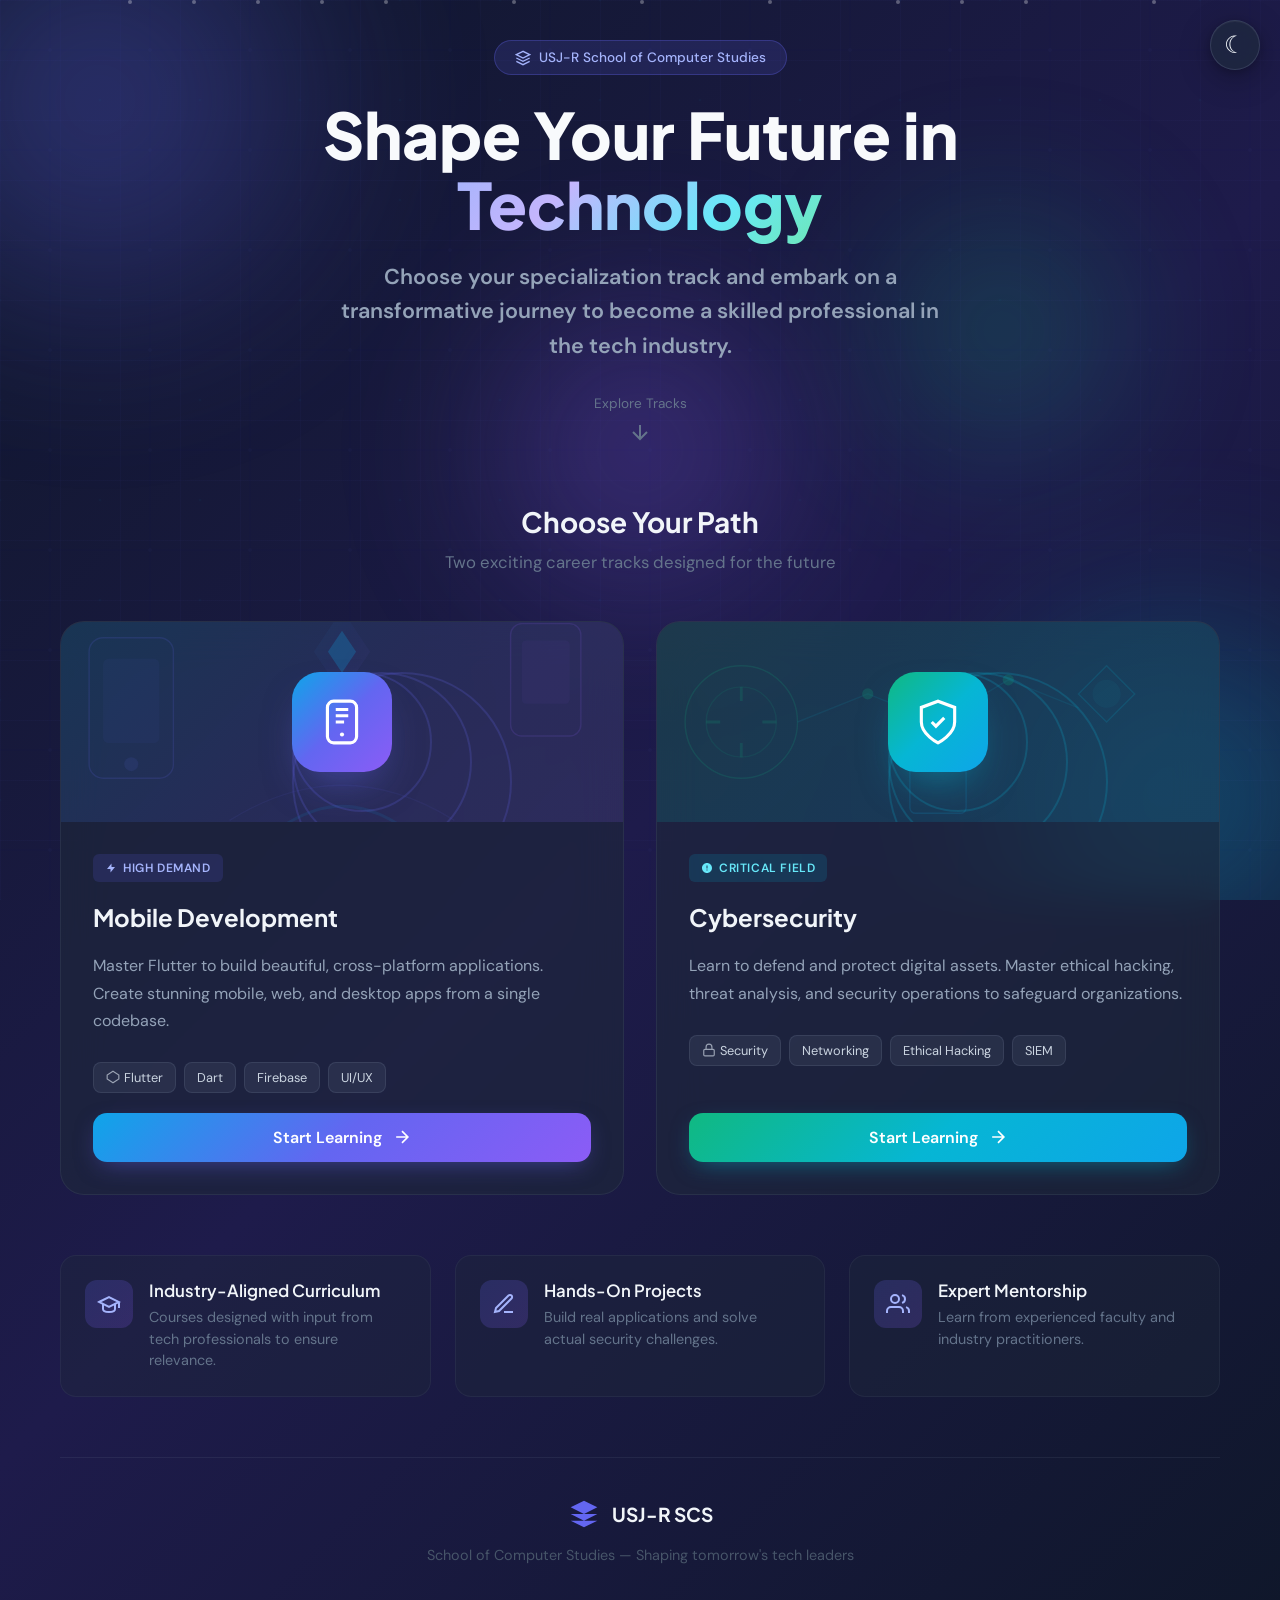
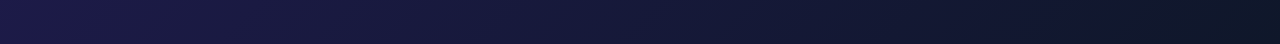
==== commit e42ab57d: "Complete redesign of index page" ====
--- a/index.html
+++ b/index.html
@@ -3,7 +3,7 @@
   <head>
     <meta charset="utf-8" />
     <meta name="viewport" content="width=device-width, initial-scale=1.0" />
-    <title>USJ-R SCS Specialization Track</title>
+    <title>USJ-R SCS Specialization Track | Shape Your Future</title>
 
     <!-- Google Fonts -->
     <link rel="preconnect" href="https://fonts.googleapis.com" />
@@ -14,166 +14,1038 @@
     />
     <link
       rel="stylesheet"
-      href="https://fonts.googleapis.com/css2?family=DM+Sans:wght@400;500;600;700&family=Plus+Jakarta+Sans:wght@500;600;700&display=swap"
+      href="https://fonts.googleapis.com/css2?family=DM+Sans:wght@400;500;600;700&family=Plus+Jakarta+Sans:wght@500;600;700;800&display=swap"
     />
 
     <!-- Custom Theme -->
     <link rel="stylesheet" href="slides/styles/custom.css" />
+    <link rel="stylesheet" href="slides/styles/mobile.css" />
     <style>
+      :root {
+        --landing-primary: #6366f1;
+        --landing-secondary: #8b5cf6;
+        --landing-accent: #06b6d4;
+        --landing-success: #10b981;
+        --landing-warning: #f59e0b;
+        --landing-rose: #f43f5e;
+        --mobile-gradient: linear-gradient(135deg, #0ea5e9 0%, #6366f1 50%, #8b5cf6 100%);
+        --cyber-gradient: linear-gradient(135deg, #10b981 0%, #06b6d4 50%, #0ea5e9 100%);
+      }
+
+      * {
+        margin: 0;
+        padding: 0;
+        box-sizing: border-box;
+      }
+
       body {
-        margin: 0;
         min-height: 100vh;
+        display: flex;
+        flex-direction: column;
+        align-items: center;
+        justify-content: center;
+        background: linear-gradient(135deg, #0f172a 0%, #1e1b4b 50%, #0f172a 100%);
+        font-family: 'DM Sans', -apple-system, BlinkMacSystemFont, 'Segoe UI', sans-serif;
+        color: #f8fafc;
+        overflow-x: hidden;
+        position: relative;
+      }
+
+      /* Animated background */
+      .bg-animation {
+        position: fixed;
+        top: 0;
+        left: 0;
+        width: 100%;
+        height: 100%;
+        z-index: 0;
+        overflow: hidden;
+        pointer-events: none;
+      }
+
+      .bg-animation svg {
+        width: 100%;
+        height: 100%;
+      }
+
+      /* Floating orbs */
+      .orb {
+        position: absolute;
+        border-radius: 50%;
+        filter: blur(80px);
+        opacity: 0.4;
+        animation: float-orb 20s ease-in-out infinite;
+      }
+
+      .orb-1 {
+        width: 600px;
+        height: 600px;
+        background: radial-gradient(circle, #6366f1 0%, transparent 70%);
+        top: -200px;
+        left: -200px;
+        animation-delay: 0s;
+      }
+
+      .orb-2 {
+        width: 500px;
+        height: 500px;
+        background: radial-gradient(circle, #06b6d4 0%, transparent 70%);
+        bottom: -150px;
+        right: -150px;
+        animation-delay: -7s;
+      }
+
+      .orb-3 {
+        width: 400px;
+        height: 400px;
+        background: radial-gradient(circle, #8b5cf6 0%, transparent 70%);
+        top: 50%;
+        left: 50%;
+        transform: translate(-50%, -50%);
+        animation-delay: -14s;
+      }
+
+      .orb-4 {
+        width: 300px;
+        height: 300px;
+        background: radial-gradient(circle, #10b981 0%, transparent 70%);
+        top: 20%;
+        right: 10%;
+        animation-delay: -5s;
+      }
+
+      @keyframes float-orb {
+        0%, 100% { transform: translate(0, 0) scale(1); }
+        25% { transform: translate(30px, -30px) scale(1.1); }
+        50% { transform: translate(-20px, 20px) scale(0.95); }
+        75% { transform: translate(25px, 15px) scale(1.05); }
+      }
+
+      /* Grid pattern overlay */
+      .grid-overlay {
+        position: fixed;
+        top: 0;
+        left: 0;
+        width: 100%;
+        height: 100%;
+        background-image: 
+          linear-gradient(rgba(99, 102, 241, 0.03) 1px, transparent 1px),
+          linear-gradient(90deg, rgba(99, 102, 241, 0.03) 1px, transparent 1px);
+        background-size: 60px 60px;
+        z-index: 1;
+        pointer-events: none;
+      }
+
+      /* Floating particles */
+      .particles {
+        position: fixed;
+        top: 0;
+        left: 0;
+        width: 100%;
+        height: 100%;
+        z-index: 1;
+        pointer-events: none;
+        overflow: hidden;
+      }
+
+      .particle {
+        position: absolute;
+        width: 4px;
+        height: 4px;
+        background: rgba(255, 255, 255, 0.3);
+        border-radius: 50%;
+        animation: rise 15s linear infinite;
+      }
+
+      .particle:nth-child(1) { left: 10%; animation-delay: 0s; animation-duration: 12s; }
+      .particle:nth-child(2) { left: 20%; animation-delay: 2s; animation-duration: 14s; }
+      .particle:nth-child(3) { left: 30%; animation-delay: 4s; animation-duration: 11s; }
+      .particle:nth-child(4) { left: 40%; animation-delay: 1s; animation-duration: 16s; }
+      .particle:nth-child(5) { left: 50%; animation-delay: 3s; animation-duration: 13s; }
+      .particle:nth-child(6) { left: 60%; animation-delay: 5s; animation-duration: 15s; }
+      .particle:nth-child(7) { left: 70%; animation-delay: 0.5s; animation-duration: 12s; }
+      .particle:nth-child(8) { left: 80%; animation-delay: 2.5s; animation-duration: 14s; }
+      .particle:nth-child(9) { left: 90%; animation-delay: 1.5s; animation-duration: 11s; }
+      .particle:nth-child(10) { left: 15%; animation-delay: 3.5s; animation-duration: 16s; }
+      .particle:nth-child(11) { left: 25%; animation-delay: 4.5s; animation-duration: 13s; }
+      .particle:nth-child(12) { left: 75%; animation-delay: 0.8s; animation-duration: 15s; }
+
+      @keyframes rise {
+        0% { bottom: -10px; opacity: 0; transform: translateX(0) scale(0.5); }
+        10% { opacity: 0.8; }
+        90% { opacity: 0.8; }
+        100% { bottom: 100vh; opacity: 0; transform: translateX(30px) scale(1); }
+      }
+
+      /* Main content */
+      .main-content {
+        position: relative;
+        z-index: 10;
+        padding: 40px 20px;
+        width: 100%;
+        max-width: 1200px;
+      }
+
+      /* Hero section */
+      .hero {
+        text-align: center;
+        margin-bottom: 60px;
+      }
+
+      .hero-badge {
+        display: inline-flex;
+        align-items: center;
+        gap: 8px;
+        padding: 8px 20px;
+        background: rgba(99, 102, 241, 0.15);
+        border: 1px solid rgba(99, 102, 241, 0.3);
+        border-radius: 999px;
+        font-size: 0.85rem;
+        font-weight: 500;
+        color: #a5b4fc;
+        margin-bottom: 24px;
+        animation: fadeInUp 0.6s ease-out;
+      }
+
+      .hero-badge svg {
+        width: 16px;
+        height: 16px;
+      }
+
+      .hero h1 {
+        font-family: 'Plus Jakarta Sans', sans-serif;
+        font-size: clamp(2.5rem, 5vw, 4rem);
+        font-weight: 800;
+        line-height: 1.1;
+        margin-bottom: 20px;
+        animation: fadeInUp 0.6s ease-out 0.1s both;
+      }
+
+      .hero h1 .gradient-text {
+        background: linear-gradient(135deg, #a5b4fc 0%, #c4b5fd 30%, #67e8f9 70%, #6ee7b7 100%);
+        -webkit-background-clip: text;
+        -webkit-text-fill-color: transparent;
+        background-clip: text;
+      }
+
+      .hero-subtitle {
+        font-size: clamp(1.1rem, 2vw, 1.35rem);
+        color: #94a3b8;
+        max-width: 600px;
+        margin: 0 auto 32px;
+        line-height: 1.6;
+        animation: fadeInUp 0.6s ease-out 0.2s both;
+      }
+
+      .hero-cta {
         display: flex;
         align-items: center;
         justify-content: center;
-        background: var(--background);
-        background-image: var(--background-gradient);
-        font-family: 'DM Sans', -apple-system, BlinkMacSystemFont, 'Segoe UI', sans-serif;
-        color: var(--text);
-      }
-      .landing-page {
+        gap: 16px;
+        flex-wrap: wrap;
+        animation: fadeInUp 0.6s ease-out 0.3s both;
+      }
+
+      .scroll-indicator {
+        display: flex;
+        flex-direction: column;
+        align-items: center;
+        gap: 8px;
+        color: #64748b;
+        font-size: 0.85rem;
+        animation: bounce 2s infinite;
+      }
+
+      .scroll-indicator svg {
+        width: 24px;
+        height: 24px;
+      }
+
+      @keyframes bounce {
+        0%, 100% { transform: translateY(0); }
+        50% { transform: translateY(8px); }
+      }
+
+      @keyframes fadeInUp {
+        from { opacity: 0; transform: translateY(30px); }
+        to { opacity: 1; transform: translateY(0); }
+      }
+
+      /* Section title */
+      .section-header {
         text-align: center;
-        padding: 48px 40px;
-        border-radius: 24px;
-        background: var(--surface);
-        backdrop-filter: blur(var(--glass-blur)) saturate(var(--glass-saturate));
-        -webkit-backdrop-filter: blur(var(--glass-blur)) saturate(var(--glass-saturate));
-        box-shadow: var(--glass-outer-shadow), var(--glass-inner-shadow);
-        border: var(--glass-border);
-        max-width: 800px;
-        width: 90%;
-      }
-      .landing-page h1 {
-        font-family: 'Plus Jakarta Sans', 'DM Sans', sans-serif;
-        font-size: 2.2rem;
-        margin: 0 0 0.4em;
-      }
-      .landing-page p {
-        margin: 0 0 2.5em;
-        color: var(--text-muted);
-        font-size: 1.1rem;
-      }
-      .track-buttons {
-        display: flex;
-        flex-direction: row;
-        justify-content: center;
+        margin-bottom: 48px;
+      }
+
+      .section-header h2 {
+        font-family: 'Plus Jakarta Sans', sans-serif;
+        font-size: 1.75rem;
+        font-weight: 700;
+        color: #f1f5f9;
+        margin-bottom: 12px;
+      }
+
+      .section-header p {
+        color: #64748b;
+        font-size: 1.05rem;
+      }
+
+      /* Track cards */
+      .track-grid {
+        display: grid;
+        grid-template-columns: repeat(auto-fit, minmax(340px, 1fr));
         gap: 32px;
-        flex-wrap: wrap;
-      }
+        margin-bottom: 60px;
+      }
+
       .track-card {
+        position: relative;
         display: flex;
         flex-direction: column;
         text-decoration: none;
-        background: var(--background);
-        border-radius: 16px;
+        background: rgba(30, 41, 59, 0.6);
+        backdrop-filter: blur(20px);
+        -webkit-backdrop-filter: blur(20px);
+        border-radius: 24px;
         overflow: hidden;
-        width: 300px;
-        box-shadow: var(--shadow-md);
-        transition: transform 0.3s ease, box-shadow 0.3s ease;
-        border: 1px solid var(--border);
-      }
+        border: 1px solid rgba(148, 163, 184, 0.1);
+        transition: all 0.4s cubic-bezier(0.4, 0, 0.2, 1);
+        animation: fadeInUp 0.6s ease-out 0.4s both;
+      }
+
+      .track-card:nth-child(2) {
+        animation-delay: 0.5s;
+      }
+
+      .track-card::before {
+        content: '';
+        position: absolute;
+        top: 0;
+        left: 0;
+        right: 0;
+        height: 4px;
+        opacity: 0;
+        transition: opacity 0.3s ease;
+      }
+
+      .track-card.mobile::before {
+        background: var(--mobile-gradient);
+      }
+
+      .track-card.cyber::before {
+        background: var(--cyber-gradient);
+      }
+
       .track-card:hover {
-        transform: translateY(-8px);
-        box-shadow: var(--shadow-xl);
-      }
-      .track-image {
+        transform: translateY(-12px) scale(1.02);
+        border-color: rgba(148, 163, 184, 0.25);
+        box-shadow: 
+          0 25px 50px -12px rgba(0, 0, 0, 0.5),
+          0 0 80px -20px rgba(99, 102, 241, 0.3);
+      }
+
+      .track-card:hover::before {
+        opacity: 1;
+      }
+
+      /* Track header with SVG illustration */
+      .track-header {
+        position: relative;
+        height: 200px;
+        display: flex;
+        align-items: center;
+        justify-content: center;
+        overflow: hidden;
+      }
+
+      .track-header.mobile {
+        background: linear-gradient(135deg, rgba(14, 165, 233, 0.15) 0%, rgba(99, 102, 241, 0.15) 50%, rgba(139, 92, 246, 0.15) 100%);
+      }
+
+      .track-header.cyber {
+        background: linear-gradient(135deg, rgba(16, 185, 129, 0.15) 0%, rgba(6, 182, 212, 0.15) 50%, rgba(14, 165, 233, 0.15) 100%);
+      }
+
+      .track-illustration {
+        position: relative;
+        z-index: 2;
+      }
+
+      .track-header-bg {
+        position: absolute;
+        top: 0;
+        left: 0;
+        width: 100%;
+        height: 100%;
+        opacity: 0.5;
+      }
+
+      /* Animated icon container */
+      .icon-container {
+        width: 100px;
+        height: 100px;
+        display: flex;
+        align-items: center;
+        justify-content: center;
+        border-radius: 28px;
+        position: relative;
+        animation: float 4s ease-in-out infinite;
+      }
+
+      .icon-container.mobile {
+        background: var(--mobile-gradient);
+        box-shadow: 0 20px 40px -15px rgba(99, 102, 241, 0.5);
+      }
+
+      .icon-container.cyber {
+        background: var(--cyber-gradient);
+        box-shadow: 0 20px 40px -15px rgba(6, 182, 212, 0.5);
+      }
+
+      .icon-container svg {
+        width: 50px;
+        height: 50px;
+        color: white;
+      }
+
+      /* Decorative rings */
+      .icon-ring {
+        position: absolute;
+        border: 2px solid;
+        border-radius: 50%;
+        opacity: 0.2;
+        animation: pulse-ring 3s ease-out infinite;
+      }
+
+      .icon-ring:nth-child(1) {
+        width: 140px;
+        height: 140px;
+        animation-delay: 0s;
+      }
+
+      .icon-ring:nth-child(2) {
+        width: 180px;
         height: 180px;
-        width: 100%;
-        object-fit: cover;
-      }
-      .track-info {
-        padding: 24px;
+        animation-delay: 0.5s;
+      }
+
+      .icon-ring:nth-child(3) {
+        width: 220px;
+        height: 220px;
+        animation-delay: 1s;
+      }
+
+      .mobile .icon-ring {
+        border-color: #6366f1;
+      }
+
+      .cyber .icon-ring {
+        border-color: #06b6d4;
+      }
+
+      @keyframes pulse-ring {
+        0% { transform: scale(0.8); opacity: 0.4; }
+        100% { transform: scale(1.2); opacity: 0; }
+      }
+
+      @keyframes float {
+        0%, 100% { transform: translateY(0); }
+        50% { transform: translateY(-10px); }
+      }
+
+      /* Track content */
+      .track-content {
+        padding: 32px;
         display: flex;
         flex-direction: column;
+        gap: 20px;
+        flex-grow: 1;
+      }
+
+      .track-label {
+        display: inline-flex;
         align-items: center;
-        gap: 12px;
-        flex-grow: 1;
-        background: var(--surface);
-      }
+        gap: 6px;
+        font-size: 0.75rem;
+        font-weight: 600;
+        text-transform: uppercase;
+        letter-spacing: 0.05em;
+        padding: 6px 12px;
+        border-radius: 6px;
+        width: fit-content;
+      }
+
+      .track-label.mobile {
+        background: rgba(99, 102, 241, 0.15);
+        color: #a5b4fc;
+      }
+
+      .track-label.cyber {
+        background: rgba(6, 182, 212, 0.15);
+        color: #67e8f9;
+      }
+
       .track-title {
         font-family: 'Plus Jakarta Sans', sans-serif;
         font-weight: 700;
+        font-size: 1.5rem;
+        color: #f1f5f9;
+        margin: 0;
+      }
+
+      .track-desc {
+        font-size: 1rem;
+        color: #94a3b8;
+        margin: 0;
+        line-height: 1.7;
+      }
+
+      /* Skills preview */
+      .track-skills {
+        display: flex;
+        flex-wrap: wrap;
+        gap: 8px;
+        margin-top: 8px;
+      }
+
+      .skill-tag {
+        display: inline-flex;
+        align-items: center;
+        gap: 4px;
+        padding: 6px 12px;
+        background: rgba(148, 163, 184, 0.1);
+        border: 1px solid rgba(148, 163, 184, 0.15);
+        border-radius: 8px;
+        font-size: 0.8rem;
+        color: #cbd5e1;
+        transition: all 0.2s ease;
+      }
+
+      .skill-tag svg {
+        width: 14px;
+        height: 14px;
+        opacity: 0.7;
+      }
+
+      .track-card:hover .skill-tag {
+        background: rgba(148, 163, 184, 0.15);
+        border-color: rgba(148, 163, 184, 0.25);
+      }
+
+      /* CTA button */
+      .track-cta {
+        display: inline-flex;
+        align-items: center;
+        justify-content: center;
+        gap: 10px;
+        margin-top: auto;
+        padding: 14px 28px;
+        border-radius: 14px;
+        font-weight: 600;
+        font-size: 1rem;
+        color: #fff;
+        transition: all 0.3s ease;
+        position: relative;
+        overflow: hidden;
+      }
+
+      .track-cta.mobile {
+        background: var(--mobile-gradient);
+        box-shadow: 0 8px 24px -8px rgba(99, 102, 241, 0.5);
+      }
+
+      .track-cta.cyber {
+        background: var(--cyber-gradient);
+        box-shadow: 0 8px 24px -8px rgba(6, 182, 212, 0.5);
+      }
+
+      .track-cta svg {
+        width: 20px;
+        height: 20px;
+        transition: transform 0.3s ease;
+      }
+
+      .track-card:hover .track-cta svg {
+        transform: translateX(4px);
+      }
+
+      .track-cta::before {
+        content: '';
+        position: absolute;
+        top: 0;
+        left: -100%;
+        width: 100%;
+        height: 100%;
+        background: linear-gradient(90deg, transparent, rgba(255, 255, 255, 0.2), transparent);
+        transition: left 0.5s ease;
+      }
+
+      .track-card:hover .track-cta::before {
+        left: 100%;
+      }
+
+      /* Features section */
+      .features {
+        display: grid;
+        grid-template-columns: repeat(auto-fit, minmax(250px, 1fr));
+        gap: 24px;
+        margin-bottom: 60px;
+      }
+
+      .feature-item {
+        display: flex;
+        align-items: flex-start;
+        gap: 16px;
+        padding: 24px;
+        background: rgba(30, 41, 59, 0.4);
+        border: 1px solid rgba(148, 163, 184, 0.08);
+        border-radius: 16px;
+        transition: all 0.3s ease;
+        animation: fadeInUp 0.6s ease-out 0.6s both;
+      }
+
+      .feature-item:nth-child(2) { animation-delay: 0.7s; }
+      .feature-item:nth-child(3) { animation-delay: 0.8s; }
+
+      .feature-item:hover {
+        background: rgba(30, 41, 59, 0.6);
+        border-color: rgba(148, 163, 184, 0.15);
+        transform: translateY(-4px);
+      }
+
+      .feature-icon {
+        width: 48px;
+        height: 48px;
+        display: flex;
+        align-items: center;
+        justify-content: center;
+        background: linear-gradient(135deg, rgba(99, 102, 241, 0.2), rgba(139, 92, 246, 0.2));
+        border-radius: 12px;
+        flex-shrink: 0;
+      }
+
+      .feature-icon svg {
+        width: 24px;
+        height: 24px;
+        color: #a5b4fc;
+      }
+
+      .feature-content h3 {
+        font-family: 'Plus Jakarta Sans', sans-serif;
+        font-size: 1.05rem;
+        font-weight: 600;
+        color: #f1f5f9;
+        margin-bottom: 6px;
+      }
+
+      .feature-content p {
+        font-size: 0.9rem;
+        color: #64748b;
+        line-height: 1.5;
+      }
+
+      /* Footer */
+      .footer {
+        text-align: center;
+        padding: 40px 20px;
+        border-top: 1px solid rgba(148, 163, 184, 0.1);
+        animation: fadeInUp 0.6s ease-out 0.9s both;
+      }
+
+      .footer-logo {
+        display: flex;
+        align-items: center;
+        justify-content: center;
+        gap: 12px;
+        margin-bottom: 16px;
+      }
+
+      .footer-logo svg {
+        width: 32px;
+        height: 32px;
+        color: #6366f1;
+      }
+
+      .footer-logo span {
+        font-family: 'Plus Jakarta Sans', sans-serif;
+        font-weight: 700;
         font-size: 1.2rem;
-        color: var(--text);
-        margin: 0;
-      }
-      .track-desc {
+        color: #f1f5f9;
+      }
+
+      .footer p {
+        color: #475569;
         font-size: 0.9rem;
-        color: var(--text-muted);
-        margin: 0;
-        line-height: 1.5;
-      }
-      .track-btn {
-        margin-top: auto;
-        padding: 10px 24px;
-        border-radius: 999px;
-        font-weight: 600;
-        font-size: 0.9rem;
-        background: linear-gradient(135deg, var(--gradient-start), var(--gradient-end));
-        color: #fff;
-        transition: opacity 0.2s;
-      }
-      .track-card:hover .track-btn {
-        opacity: 0.9;
+      }
+
+      /* Theme toggle override for dark landing */
+      .theme-toggle {
+        background: rgba(30, 41, 59, 0.8) !important;
+        border: 1px solid rgba(148, 163, 184, 0.2) !important;
+        color: #f1f5f9 !important;
+      }
+
+      .theme-toggle:hover {
+        background: rgba(51, 65, 85, 0.9) !important;
+      }
+
+      /* Responsive adjustments */
+      @media (max-width: 768px) {
+        .track-grid {
+          grid-template-columns: 1fr;
+        }
+        
+        .hero h1 {
+          font-size: 2.2rem;
+        }
+
+        .features {
+          grid-template-columns: 1fr;
+        }
+
+        .orb { opacity: 0.25; }
       }
     </style>
   </head>
   <body>
+    <!-- Animated background elements -->
+    <div class="bg-animation">
+      <div class="orb orb-1"></div>
+      <div class="orb orb-2"></div>
+      <div class="orb orb-3"></div>
+      <div class="orb orb-4"></div>
+    </div>
+    <div class="grid-overlay"></div>
+    <div class="particles">
+      <div class="particle"></div>
+      <div class="particle"></div>
+      <div class="particle"></div>
+      <div class="particle"></div>
+      <div class="particle"></div>
+      <div class="particle"></div>
+      <div class="particle"></div>
+      <div class="particle"></div>
+      <div class="particle"></div>
+      <div class="particle"></div>
+      <div class="particle"></div>
+      <div class="particle"></div>
+    </div>
+
+    <!-- SVG Pattern Background -->
+    <svg class="bg-animation" style="position: fixed; opacity: 0.03;">
+      <defs>
+        <pattern id="circuit-pattern" x="0" y="0" width="100" height="100" patternUnits="userSpaceOnUse">
+          <circle cx="50" cy="50" r="2" fill="#6366f1"/>
+          <path d="M50 0 L50 48 M50 52 L50 100 M0 50 L48 50 M52 50 L100 50" stroke="#6366f1" stroke-width="0.5" fill="none"/>
+          <circle cx="0" cy="0" r="1.5" fill="#06b6d4"/>
+          <circle cx="100" cy="0" r="1.5" fill="#06b6d4"/>
+          <circle cx="0" cy="100" r="1.5" fill="#06b6d4"/>
+          <circle cx="100" cy="100" r="1.5" fill="#06b6d4"/>
+        </pattern>
+      </defs>
+      <rect width="100%" height="100%" fill="url(#circuit-pattern)"/>
+    </svg>
+
     <!-- Theme Toggle Button -->
     <button id="theme-toggle" class="theme-toggle" aria-label="Toggle theme">
       <span class="sun-icon">&#9728;</span>
       <span class="moon-icon">&#9790;</span>
     </button>
 
-    <div class="landing-page">
-      <h1>USJ-R SCS Specialization Track</h1>
-      <p>Select a specialization track to view its presentation.</p>
-      <div class="track-buttons">
-        <!-- Mobile Track Card -->
-        <a href="slides/mobile.html" class="track-card">
-          <img 
-            src="https://images.unsplash.com/photo-1551650975-87deedd944c3?auto=format&fit=crop&w=600&q=80" 
-            alt="Mobile Development" 
-            class="track-image"
-          />
-          <div class="track-info">
-            <h3 class="track-title">Mobile Development</h3>
-            <p class="track-desc">Master Flutter to build beautiful, native-compiled applications for mobile, web, and desktop.</p>
-            <span class="track-btn">Enter Track</span>
+    <main class="main-content">
+      <!-- Hero Section -->
+      <section class="hero">
+        <div class="hero-badge">
+          <svg viewBox="0 0 24 24" fill="none" stroke="currentColor" stroke-width="2">
+            <path d="M12 2L2 7l10 5 10-5-10-5z"/>
+            <path d="M2 17l10 5 10-5"/>
+            <path d="M2 12l10 5 10-5"/>
+          </svg>
+          USJ-R School of Computer Studies
+        </div>
+        <h1>
+          Shape Your Future in<br/>
+          <span class="gradient-text">Technology</span>
+        </h1>
+        <p class="hero-subtitle">
+          Choose your specialization track and embark on a transformative journey 
+          to become a skilled professional in the tech industry.
+        </p>
+        <div class="hero-cta">
+          <div class="scroll-indicator">
+            <span>Explore Tracks</span>
+            <svg viewBox="0 0 24 24" fill="none" stroke="currentColor" stroke-width="2">
+              <path d="M12 5v14M5 12l7 7 7-7"/>
+            </svg>
           </div>
-        </a>
-
-        <!-- Cybersecurity Track Card -->
-        <a href="slides/cybsec.html" class="track-card">
-          <img 
-            src="https://images.unsplash.com/photo-1550751827-4bd374c3f58b?auto=format&fit=crop&w=600&q=80" 
-            alt="Cybersecurity" 
-            class="track-image"
-          />
-          <div class="track-info">
-            <h3 class="track-title">Cybersecurity</h3>
-            <p class="track-desc">Learn defensive and offensive security techniques to protect systems and networks.</p>
-            <span class="track-btn">Enter Track</span>
+        </div>
+      </section>
+
+      <!-- Specialization Tracks -->
+      <section>
+        <div class="section-header">
+          <h2>Choose Your Path</h2>
+          <p>Two exciting career tracks designed for the future</p>
+        </div>
+
+        <div class="track-grid">
+          <!-- Mobile Development Track -->
+          <a href="slides/mobile.html" class="track-card mobile">
+            <div class="track-header mobile">
+              <!-- Decorative SVG background -->
+              <svg class="track-header-bg" viewBox="0 0 400 200" preserveAspectRatio="xMidYMid slice">
+                <defs>
+                  <linearGradient id="mobile-grad" x1="0%" y1="0%" x2="100%" y2="100%">
+                    <stop offset="0%" stop-color="#0ea5e9" stop-opacity="0.3"/>
+                    <stop offset="50%" stop-color="#6366f1" stop-opacity="0.2"/>
+                    <stop offset="100%" stop-color="#8b5cf6" stop-opacity="0.3"/>
+                  </linearGradient>
+                </defs>
+                <!-- Abstract mobile/app shapes -->
+                <rect x="20" y="40" width="60" height="100" rx="10" fill="none" stroke="#6366f1" stroke-width="1" opacity="0.3"/>
+                <rect x="30" y="55" width="40" height="60" rx="4" fill="#6366f1" opacity="0.1"/>
+                <circle cx="50" cy="130" r="5" fill="#6366f1" opacity="0.2"/>
+                
+                <rect x="320" y="30" width="50" height="80" rx="8" fill="none" stroke="#8b5cf6" stroke-width="1" opacity="0.3"/>
+                <rect x="328" y="42" width="34" height="45" rx="3" fill="#8b5cf6" opacity="0.1"/>
+                
+                <path d="M150 180 Q200 140 250 180" stroke="#0ea5e9" stroke-width="2" fill="none" opacity="0.2"/>
+                <path d="M120 170 Q200 120 280 170" stroke="#6366f1" stroke-width="1" fill="none" opacity="0.15"/>
+                
+                <!-- Flutter-inspired diamond shapes -->
+                <polygon points="200,20 220,50 200,80 180,50" fill="url(#mobile-grad)" opacity="0.4"/>
+                <polygon points="200,35 210,50 200,65 190,50" fill="#0ea5e9" opacity="0.5"/>
+              </svg>
+              
+              <div class="track-illustration">
+                <div class="icon-ring"></div>
+                <div class="icon-ring"></div>
+                <div class="icon-ring"></div>
+                <div class="icon-container mobile">
+                  <svg viewBox="0 0 24 24" fill="none" stroke="currentColor" stroke-width="1.5">
+                    <rect x="5" y="2" width="14" height="20" rx="3"/>
+                    <line x1="12" y1="18" x2="12" y2="18.01" stroke-width="2" stroke-linecap="round"/>
+                    <path d="M9 6h6M9 9h6M9 12h4"/>
+                  </svg>
+                </div>
+              </div>
+            </div>
+            
+            <div class="track-content">
+              <span class="track-label mobile">
+                <svg width="12" height="12" viewBox="0 0 24 24" fill="currentColor">
+                  <path d="M13 10V3L4 14h7v7l9-11h-7z"/>
+                </svg>
+                High Demand
+              </span>
+              <h3 class="track-title">Mobile Development</h3>
+              <p class="track-desc">
+                Master Flutter to build beautiful, cross-platform applications. 
+                Create stunning mobile, web, and desktop apps from a single codebase.
+              </p>
+              <div class="track-skills">
+                <span class="skill-tag">
+                  <svg viewBox="0 0 24 24" fill="none" stroke="currentColor" stroke-width="2">
+                    <polygon points="12 2 22 8.5 22 15.5 12 22 2 15.5 2 8.5 12 2"/>
+                  </svg>
+                  Flutter
+                </span>
+                <span class="skill-tag">Dart</span>
+                <span class="skill-tag">Firebase</span>
+                <span class="skill-tag">UI/UX</span>
+              </div>
+              <span class="track-cta mobile">
+                Start Learning
+                <svg viewBox="0 0 24 24" fill="none" stroke="currentColor" stroke-width="2">
+                  <path d="M5 12h14M12 5l7 7-7 7"/>
+                </svg>
+              </span>
+            </div>
+          </a>
+
+          <!-- Cybersecurity Track -->
+          <a href="slides/cybsec.html" class="track-card cyber">
+            <div class="track-header cyber">
+              <!-- Decorative SVG background -->
+              <svg class="track-header-bg" viewBox="0 0 400 200" preserveAspectRatio="xMidYMid slice">
+                <defs>
+                  <linearGradient id="cyber-grad" x1="0%" y1="0%" x2="100%" y2="100%">
+                    <stop offset="0%" stop-color="#10b981" stop-opacity="0.3"/>
+                    <stop offset="50%" stop-color="#06b6d4" stop-opacity="0.2"/>
+                    <stop offset="100%" stop-color="#0ea5e9" stop-opacity="0.3"/>
+                  </linearGradient>
+                </defs>
+                <!-- Security/cyber shapes -->
+                <circle cx="60" cy="100" r="40" fill="none" stroke="#10b981" stroke-width="1" opacity="0.3"/>
+                <circle cx="60" cy="100" r="25" fill="none" stroke="#10b981" stroke-width="1" opacity="0.2"/>
+                <path d="M60 75 L60 85 M60 115 L60 125 M35 100 L45 100 M75 100 L85 100" stroke="#10b981" stroke-width="2" opacity="0.3"/>
+                
+                <path d="M320 60 L340 80 L320 100 L300 80 Z" fill="none" stroke="#06b6d4" stroke-width="1" opacity="0.3"/>
+                <circle cx="320" cy="80" r="10" fill="#06b6d4" opacity="0.1"/>
+                
+                <!-- Network lines -->
+                <line x1="100" y1="100" x2="150" y2="80" stroke="#06b6d4" stroke-width="1" opacity="0.2"/>
+                <line x1="150" y1="80" x2="200" y2="100" stroke="#06b6d4" stroke-width="1" opacity="0.2"/>
+                <line x1="200" y1="100" x2="250" y2="70" stroke="#06b6d4" stroke-width="1" opacity="0.2"/>
+                <line x1="250" y1="70" x2="300" y2="90" stroke="#06b6d4" stroke-width="1" opacity="0.2"/>
+                <circle cx="150" cy="80" r="4" fill="#10b981" opacity="0.4"/>
+                <circle cx="200" cy="100" r="4" fill="#06b6d4" opacity="0.4"/>
+                <circle cx="250" cy="70" r="4" fill="#10b981" opacity="0.4"/>
+                
+                <!-- Lock icon outline -->
+                <rect x="180" y="130" width="40" height="35" rx="4" fill="none" stroke="#0ea5e9" stroke-width="1" opacity="0.3"/>
+                <path d="M188 130 L188 120 Q200 100 212 120 L212 130" fill="none" stroke="#0ea5e9" stroke-width="1" opacity="0.3"/>
+              </svg>
+              
+              <div class="track-illustration">
+                <div class="icon-ring"></div>
+                <div class="icon-ring"></div>
+                <div class="icon-ring"></div>
+                <div class="icon-container cyber">
+                  <svg viewBox="0 0 24 24" fill="none" stroke="currentColor" stroke-width="1.5">
+                    <path d="M12 22s8-4 8-10V5l-8-3-8 3v7c0 6 8 10 8 10z"/>
+                    <path d="M9 12l2 2 4-4"/>
+                  </svg>
+                </div>
+              </div>
+            </div>
+            
+            <div class="track-content">
+              <span class="track-label cyber">
+                <svg width="12" height="12" viewBox="0 0 24 24" fill="currentColor">
+                  <path d="M12 22C6.477 22 2 17.523 2 12S6.477 2 12 2s10 4.477 10 10-4.477 10-10 10zm-1-7v2h2v-2h-2zm0-8v6h2V7h-2z"/>
+                </svg>
+                Critical Field
+              </span>
+              <h3 class="track-title">Cybersecurity</h3>
+              <p class="track-desc">
+                Learn to defend and protect digital assets. Master ethical hacking, 
+                threat analysis, and security operations to safeguard organizations.
+              </p>
+              <div class="track-skills">
+                <span class="skill-tag">
+                  <svg viewBox="0 0 24 24" fill="none" stroke="currentColor" stroke-width="2">
+                    <rect x="3" y="11" width="18" height="11" rx="2"/>
+                    <path d="M7 11V7a5 5 0 0110 0v4"/>
+                  </svg>
+                  Security
+                </span>
+                <span class="skill-tag">Networking</span>
+                <span class="skill-tag">Ethical Hacking</span>
+                <span class="skill-tag">SIEM</span>
+              </div>
+              <span class="track-cta cyber">
+                Start Learning
+                <svg viewBox="0 0 24 24" fill="none" stroke="currentColor" stroke-width="2">
+                  <path d="M5 12h14M12 5l7 7-7 7"/>
+                </svg>
+              </span>
+            </div>
+          </a>
+        </div>
+      </section>
+
+      <!-- Features Section -->
+      <section class="features">
+        <div class="feature-item">
+          <div class="feature-icon">
+            <svg viewBox="0 0 24 24" fill="none" stroke="currentColor" stroke-width="2">
+              <path d="M22 10v6M2 10l10-5 10 5-10 5z"/>
+              <path d="M6 12v5c0 2 2 3 6 3s6-1 6-3v-5"/>
+            </svg>
           </div>
-        </a>
-      </div>
-    </div>
+          <div class="feature-content">
+            <h3>Industry-Aligned Curriculum</h3>
+            <p>Courses designed with input from tech professionals to ensure relevance.</p>
+          </div>
+        </div>
+        
+        <div class="feature-item">
+          <div class="feature-icon">
+            <svg viewBox="0 0 24 24" fill="none" stroke="currentColor" stroke-width="2">
+              <path d="M12 20h9"/>
+              <path d="M16.5 3.5a2.121 2.121 0 013 3L7 19l-4 1 1-4L16.5 3.5z"/>
+            </svg>
+          </div>
+          <div class="feature-content">
+            <h3>Hands-On Projects</h3>
+            <p>Build real applications and solve actual security challenges.</p>
+          </div>
+        </div>
+        
+        <div class="feature-item">
+          <div class="feature-icon">
+            <svg viewBox="0 0 24 24" fill="none" stroke="currentColor" stroke-width="2">
+              <path d="M17 21v-2a4 4 0 00-4-4H5a4 4 0 00-4 4v2"/>
+              <circle cx="9" cy="7" r="4"/>
+              <path d="M23 21v-2a4 4 0 00-3-3.87"/>
+              <path d="M16 3.13a4 4 0 010 7.75"/>
+            </svg>
+          </div>
+          <div class="feature-content">
+            <h3>Expert Mentorship</h3>
+            <p>Learn from experienced faculty and industry practitioners.</p>
+          </div>
+        </div>
+      </section>
+
+      <!-- Footer -->
+      <footer class="footer">
+        <div class="footer-logo">
+          <svg viewBox="0 0 24 24" fill="currentColor">
+            <path d="M12 2L2 7l10 5 10-5-10-5zM2 17l10 5 10-5M2 12l10 5 10-5"/>
+          </svg>
+          <span>USJ-R SCS</span>
+        </div>
+        <p>School of Computer Studies &mdash; Shaping tomorrow's tech leaders</p>
+      </footer>
+    </main>
 
     <script>
-      // Theme toggle functionality
+      // Theme toggle functionality (keeping dark theme for landing)
       const themeToggle = document.getElementById('theme-toggle');
       const body = document.body;
 
-      // Check for saved theme preference
-      const savedTheme = localStorage.getItem('theme') || 'light';
-      body.setAttribute('data-theme', savedTheme);
+      // For this landing page, we keep the dark theme
+      // but still allow toggle for accessibility
+      body.setAttribute('data-theme', 'dark');
 
       themeToggle.addEventListener('click', () => {
+        // Toggle is available but landing stays dark-themed
         const currentTheme = body.getAttribute('data-theme');
         const newTheme = currentTheme === 'light' ? 'dark' : 'light';
         body.setAttribute('data-theme', newTheme);
         localStorage.setItem('theme', newTheme);
       });
+
+      // Intersection Observer for scroll animations
+      const observerOptions = {
+        threshold: 0.1,
+        rootMargin: '0px 0px -50px 0px'
+      };
+
+      const observer = new IntersectionObserver((entries) => {
+        entries.forEach(entry => {
+          if (entry.isIntersecting) {
+            entry.target.style.opacity = '1';
+            entry.target.style.transform = 'translateY(0)';
+          }
+        });
+      }, observerOptions);
+
+      // Add parallax effect to orbs on mouse move
+      document.addEventListener('mousemove', (e) => {
+        const orbs = document.querySelectorAll('.orb');
+        const x = e.clientX / window.innerWidth;
+        const y = e.clientY / window.innerHeight;
+        
+        orbs.forEach((orb, index) => {
+          const speed = (index + 1) * 15;
+          const xOffset = (x - 0.5) * speed;
+          const yOffset = (y - 0.5) * speed;
+          orb.style.transform = `translate(${xOffset}px, ${yOffset}px)`;
+        });
+      });
     </script>
   </body>
 </html>
--- a/slides/styles/custom.css
+++ b/slides/styles/custom.css
@@ -1,72 +1,7 @@
 /* ============================================
-   Flutter Specialization Track - Custom Theme
-   ============================================ */
-
-/* CSS Variables - Light Theme (Default) - Liquid Glass */
-:root, [data-theme="light"] {
-    --primary: #0468D7;
-    --secondary: #13B9FD;
-    --accent: #FFD700;
-    --background: #F2F2F7;
-    --background-gradient: 
-        radial-gradient(ellipse at 0% 0%, rgba(4, 104, 215, 0.15) 0%, transparent 50%),
-        radial-gradient(ellipse at 100% 0%, rgba(19, 185, 253, 0.12) 0%, transparent 50%),
-        radial-gradient(ellipse at 100% 100%, rgba(139, 92, 246, 0.1) 0%, transparent 50%),
-        radial-gradient(ellipse at 0% 100%, rgba(16, 185, 129, 0.08) 0%, transparent 50%),
-        linear-gradient(135deg, #F8FAFC 0%, #F1F5F9 50%, #F8FAFC 100%);
-    --text: #1A1A2E;
-    --text-muted: #6B7280;
-    --surface: rgba(255, 255, 255, 0.72);
-    --surface-solid: #FFFFFF;
-    --surface-hover: rgba(255, 255, 255, 0.85);
-    --code-bg: rgba(246, 248, 250, 0.8);
-    --border: rgba(0, 0, 0, 0.08);
-    --border-light: rgba(255, 255, 255, 0.5);
-    --gradient-start: #0468D7;
-    --gradient-end: #13B9FD;
-    --shadow: rgba(0, 0, 0, 0.04);
-    --shadow-lg: rgba(0, 0, 0, 0.08);
-    --glass-blur: 20px;
-    --glass-saturate: 180%;
-    --glass-border: 1px solid rgba(255, 255, 255, 0.4);
-    --glass-inner-shadow: inset 0 1px 1px rgba(255, 255, 255, 0.6);
-    --glass-outer-shadow: 0 8px 32px rgba(0, 0, 0, 0.08), 0 2px 8px rgba(0, 0, 0, 0.04);
-    --hero-text: white;
-    --hero-text-muted: rgba(255, 255, 255, 0.85);
-}
-
-/* Dark Theme - Liquid Glass */
-[data-theme="dark"] {
-    --primary: #13B9FD;
-    --secondary: #0468D7;
-    --accent: #FFB84D;
-    --background: #0A0A0F;
-    --background-gradient: 
-        radial-gradient(ellipse at 0% 0%, rgba(19, 185, 253, 0.15) 0%, transparent 50%),
-        radial-gradient(ellipse at 100% 0%, rgba(139, 92, 246, 0.12) 0%, transparent 50%),
-        radial-gradient(ellipse at 100% 100%, rgba(4, 104, 215, 0.1) 0%, transparent 50%),
-        radial-gradient(ellipse at 0% 100%, rgba(16, 185, 129, 0.08) 0%, transparent 50%),
-        linear-gradient(135deg, #0D1117 0%, #161B22 50%, #0D1117 100%);
-    --text: #F5F5F7;
-    --text-muted: #98989D;
-    --surface: rgba(44, 44, 46, 0.72);
-    --surface-solid: #1C1C1E;
-    --surface-hover: rgba(58, 58, 60, 0.8);
-    --code-bg: rgba(28, 33, 40, 0.8);
-    --border: rgba(255, 255, 255, 0.08);
-    --border-light: rgba(255, 255, 255, 0.12);
-    --gradient-start: #13B9FD;
-    --gradient-end: #0468D7;
-    --shadow: rgba(0, 0, 0, 0.2);
-    --shadow-lg: rgba(0, 0, 0, 0.4);
-    --glass-blur: 20px;
-    --glass-saturate: 180%;
-    --glass-border: 1px solid rgba(255, 255, 255, 0.1);
-    --glass-inner-shadow: inset 0 1px 1px rgba(255, 255, 255, 0.05);
-    --glass-outer-shadow: 0 8px 32px rgba(0, 0, 0, 0.3), 0 2px 8px rgba(0, 0, 0, 0.2);
-    --hero-text: white;
-    --hero-text-muted: rgba(255, 255, 255, 0.85);
-}
+   Flutter Specialization Track - Common Styles
+   Theme variables are defined in mobile.css and cybsec.css
+   ============================================ */
 
 /* ============================================
    Base Styles
@@ -141,6 +76,7 @@
     justify-content: center;
     transition: all 0.4s cubic-bezier(0.4, 0, 0.2, 1);
     box-shadow: var(--glass-outer-shadow), var(--glass-inner-shadow);
+    color: var(--text);
 }
 
 .theme-toggle:hover {
@@ -183,14 +119,25 @@
   flex-shrink: 0;
 }
 
-.section-title.semester-1 { color: #0468D7; font-size: 1.6em; }
-.section-title.semester-2 { color: #10B981; font-size: 1.6em; }
-.section-title.semester-3 { color: #8B5CF6; font-size: 1.6em; }
+.section-title.semester-1 { color: #0468D7; font-size: 1.5em; }
+.section-title.semester-2 { color: #10B981; font-size: 1.5em; }
+.section-title.semester-3 { color: #8B5CF6; font-size: 1.5em; }
 
 .section-subtitle {
-    font-size: 0.9em;
-    color: var(--text-muted);
-    margin-bottom: 1.5em;
+    font-size: 0.8em;
+    color: var(--text-muted);
+    margin-bottom: 1.1em;
+}
+
+/* Compact header variant for dense slides (e.g., Free Learning Platforms) */
+.section-title.section-title-compact {
+    font-size: 1.2em;
+    margin-bottom: 0.1em;
+}
+
+.section-subtitle.section-subtitle-compact {
+    font-size: 0.75em;
+    margin-bottom: 0.8em;
 }
 
 /* ============================================
@@ -203,28 +150,6 @@
     justify-content: center;
     text-align: center;
     position: relative;
-}
-
-.hero-slide::before {
-    content: '';
-    position: absolute;
-    top: 0;
-    left: 0;
-    right: 0;
-    bottom: 0;
-    background: 
-        radial-gradient(ellipse at 30% 20%, rgba(4, 104, 215, 0.4) 0%, transparent 50%),
-        radial-gradient(ellipse at 70% 80%, rgba(19, 185, 253, 0.3) 0%, transparent 50%),
-        radial-gradient(ellipse at 80% 20%, rgba(139, 92, 246, 0.2) 0%, transparent 40%);
-    pointer-events: none;
-    z-index: 0;
-}
-
-[data-theme="dark"] .hero-slide::before {
-    background: 
-        radial-gradient(ellipse at 30% 20%, rgba(19, 185, 253, 0.35) 0%, transparent 50%),
-        radial-gradient(ellipse at 70% 80%, rgba(139, 92, 246, 0.25) 0%, transparent 50%),
-        radial-gradient(ellipse at 80% 20%, rgba(4, 104, 215, 0.2) 0%, transparent 40%);
 }
 
 .hero-slide .hero-content {
@@ -235,57 +160,6 @@
     padding: 0 20px;
 }
 
-/* Decorative background elements */
-.hero-slide::after {
-    content: '';
-    position: absolute;
-    width: 100%;
-    height: 100%;
-    top: 0;
-    left: 0;
-    background-image: 
-        linear-gradient(rgba(4, 104, 215, 0.1) 1px, transparent 1px),
-        linear-gradient(90deg, rgba(4, 104, 215, 0.1) 1px, transparent 1px);
-    background-size: 40px 40px;
-    mask-image: radial-gradient(circle at center, black 40%, transparent 80%);
-    -webkit-mask-image: radial-gradient(circle at center, black 40%, transparent 80%);
-    pointer-events: none;
-    z-index: 0;
-    opacity: 0.5;
-}
-
-.hero-slide .blob-1, .hero-slide .blob-2 {
-    position: absolute;
-    border-radius: 50%;
-    filter: blur(60px);
-    z-index: 0;
-    opacity: 0.6;
-    animation: float-slow 8s ease-in-out infinite;
-}
-
-.hero-slide .blob-1 {
-    top: -10%;
-    left: -10%;
-    width: 400px;
-    height: 400px;
-    background: rgba(19, 185, 253, 0.4);
-    animation-delay: 0s;
-}
-
-.hero-slide .blob-2 {
-    bottom: -10%;
-    right: -10%;
-    width: 500px;
-    height: 500px;
-    background: rgba(139, 92, 246, 0.3);
-    animation-delay: -4s;
-}
-
-@keyframes float-slow {
-    0%, 100% { transform: translate(0, 0); }
-    50% { transform: translate(20px, -20px); }
-}
-
 .flutter-logo-container {
     margin-bottom: 30px;
 }
@@ -384,8 +258,8 @@
 .feature-grid {
     display: grid;
     grid-template-columns: repeat(2, 1fr);
-    gap: 24px;
-    margin-top: 1em;
+    gap: 20px;
+    margin-top: 0.5em;
 }
 
 .feature-card {
@@ -393,7 +267,7 @@
     backdrop-filter: blur(var(--glass-blur)) saturate(var(--glass-saturate));
     -webkit-backdrop-filter: blur(var(--glass-blur)) saturate(var(--glass-saturate));
     border-radius: 20px;
-    padding: 30px;
+    padding: 20px;
     border: var(--glass-border);
     transition: all 0.4s cubic-bezier(0.4, 0, 0.2, 1);
     box-shadow: var(--glass-outer-shadow), var(--glass-inner-shadow);
@@ -406,19 +280,19 @@
 }
 
 .feature-icon {
-    width: 50px;
-    height: 50px;
+    width: 44px;
+    height: 44px;
     background: linear-gradient(135deg, var(--gradient-start), var(--gradient-end));
     border-radius: 12px;
     display: flex;
     align-items: center;
     justify-content: center;
-    margin-bottom: 16px;
+    margin-bottom: 12px;
 }
 
 .feature-icon i {
-    width: 28px;
-    height: 28px;
+    width: 24px;
+    height: 24px;
     color: white;
 }
 
@@ -434,7 +308,7 @@
 }
 
 .companies-using {
-    margin-top: 2em;
+    margin-top: 1em;
     text-align: center;
 }
 
@@ -449,8 +323,8 @@
 
 .timeline {
     position: relative;
-    padding-left: 40px;
-    margin-top: 1em;
+    padding-left: 34px;
+    margin-top: 0.6em;
 }
 
 .timeline::before {
@@ -466,8 +340,8 @@
 
 .timeline-item {
     position: relative;
-    margin-bottom: 20px;
-    padding-left: 40px;
+    margin-bottom: 14px;
+    padding-left: 34px;
 }
 
 .timeline-marker {
@@ -490,27 +364,27 @@
     backdrop-filter: blur(var(--glass-blur)) saturate(var(--glass-saturate));
     -webkit-backdrop-filter: blur(var(--glass-blur)) saturate(var(--glass-saturate));
     border-radius: 16px;
-    padding: 16px 24px; /* Slightly reduced padding */
+    padding: 12px 20px; /* More compact padding for better fit */
     border: var(--glass-border);
     box-shadow: var(--glass-outer-shadow), var(--glass-inner-shadow);
     transition: all 0.4s cubic-bezier(0.4, 0, 0.2, 1);
 }
 
 .timeline-content h3 {
-    font-size: 0.9em;
+    font-size: 0.85em;
     color: var(--primary);
     margin-bottom: 4px;
 }
 
 .timeline-content h4 {
-    font-size: 0.8em;
+    font-size: 0.72em;
+    margin-bottom: 4px;
+}
+
+.timeline-content p {
+    font-size: 0.6em;
+    color: var(--text-muted);
     margin-bottom: 6px;
-}
-
-.timeline-content p {
-    font-size: 0.65em;
-    color: var(--text-muted);
-    margin-bottom: 10px;
 }
 
 .timeline-tags {
@@ -520,8 +394,8 @@
 }
 
 .timeline-tags span {
-    font-size: 0.55em;
-    padding: 3px 10px;
+    font-size: 0.5em;
+    padding: 2px 8px;
     background: var(--primary);
     color: white;
     border-radius: 20px;
@@ -534,8 +408,8 @@
 .week-grid {
     display: grid;
     grid-template-columns: repeat(2, 1fr);
-    gap: 20px;
-    margin-top: 1em;
+    gap: 18px;
+    margin-top: 0.8em;
 }
 
 .week-card {
@@ -543,7 +417,7 @@
     backdrop-filter: blur(var(--glass-blur)) saturate(var(--glass-saturate));
     -webkit-backdrop-filter: blur(var(--glass-blur)) saturate(var(--glass-saturate));
     border-radius: 16px;
-    padding: 24px;
+    padding: 18px 20px;
     border: var(--glass-border);
     transition: all 0.4s cubic-bezier(0.4, 0, 0.2, 1);
     box-shadow: var(--glass-outer-shadow), var(--glass-inner-shadow);
@@ -556,19 +430,19 @@
 }
 
 .week-card h4 {
-    font-size: 0.9em;
-    margin-bottom: 12px;
+    font-size: 0.82em;
+    margin-bottom: 8px;
 }
 
 .week-card ul {
     margin: 0;
-    padding-left: 1.2em;
+    padding-left: 1em;
 }
 
 .week-card li {
-    font-size: 0.7em;
-    color: var(--text-muted);
-    margin-bottom: 4px;
+    font-size: 0.64em;
+    color: var(--text-muted);
+    margin-bottom: 3px;
 }
 
 /* ============================================
@@ -584,7 +458,7 @@
     backdrop-filter: blur(var(--glass-blur)) saturate(var(--glass-saturate));
     -webkit-backdrop-filter: blur(var(--glass-blur)) saturate(var(--glass-saturate));
     border-radius: 16px;
-    padding: 24px;
+    padding: 20px;
     border: var(--glass-border);
     overflow-x: auto;
     font-family: 'JetBrains Mono', monospace;
@@ -972,21 +846,21 @@
     background: var(--surface);
     backdrop-filter: blur(var(--glass-blur)) saturate(var(--glass-saturate));
     -webkit-backdrop-filter: blur(var(--glass-blur)) saturate(var(--glass-saturate));
-    border-radius: 20px;
-    padding: 24px;
+    border-radius: 18px;
+    padding: 18px 20px;
     border: var(--glass-border);
     box-shadow: var(--glass-outer-shadow), var(--glass-inner-shadow);
 }
 
 .assessment-card h3 {
-    font-size: 0.9em;
+    font-size: 0.8em;
     text-align: center;
-    margin-bottom: 20px;
+    margin-bottom: 16px;
     color: var(--primary);
 }
 
 .chart-container {
-    height: 200px;
+    height: 180px;
 }
 
 .bar-chart {
@@ -1012,7 +886,7 @@
 }
 
 .bar span {
-    font-size: 0.5em;
+    font-size: 0.46em;
     font-weight: 700;
     color: white;
 }
@@ -1020,7 +894,7 @@
 .bar label {
     position: absolute;
     bottom: -24px;
-    font-size: 0.45em;
+    font-size: 0.42em;
     color: var(--text-muted);
     white-space: nowrap;
 }
@@ -1032,16 +906,16 @@
 .apps-showcase {
     display: grid;
     grid-template-columns: repeat(3, 1fr);
-    gap: 20px;
-    margin-top: 1em;
+    gap: 18px;
+    margin-top: 0.8em;
 }
 
 .app-card {
     background: var(--surface);
     backdrop-filter: blur(var(--glass-blur)) saturate(var(--glass-saturate));
     -webkit-backdrop-filter: blur(var(--glass-blur)) saturate(var(--glass-saturate));
-    border-radius: 20px;
-    padding: 24px;
+    border-radius: 18px;
+    padding: 20px;
     border: var(--glass-border);
     text-align: center;
     transition: all 0.4s cubic-bezier(0.4, 0, 0.2, 1);
@@ -1056,8 +930,8 @@
 }
 
 .app-icon {
-    width: 60px;
-    height: 60px;
+    width: 54px;
+    height: 54px;
     background: linear-gradient(135deg, var(--gradient-start), var(--gradient-end));
     border-radius: 16px;
     display: flex;
@@ -1073,19 +947,19 @@
 }
 
 .app-card h4 {
-    font-size: 0.85em;
-    margin-bottom: 8px;
+    font-size: 0.76em;
+    margin-bottom: 4px;
 }
 
 .app-card p {
-    font-size: 0.65em;
-    color: var(--text-muted);
-    margin-bottom: 12px;
+    font-size: 0.56em;
+    color: var(--text-muted);
+    margin-bottom: 6px;
 }
 
 .semester-tag {
-    font-size: 0.55em;
-    padding: 4px 12px;
+    font-size: 0.5em;
+    padding: 2px 9px;
     background: var(--primary);
     color: white;
     border-radius: 20px;
@@ -1099,8 +973,8 @@
     display: flex;
     align-items: center;
     justify-content: center;
-    gap: 20px;
-    margin: 2em 0;
+    gap: 18px;
+    margin: 1.2em 0;
     flex-wrap: wrap;
 }
 
@@ -1146,12 +1020,12 @@
 }
 
 .career-node h4 {
-    font-size: 0.8em;
+    font-size: 0.76em;
     margin: 0;
 }
 
 .career-node p {
-    font-size: 0.65em;
+    font-size: 0.6em;
     color: var(--text-muted);
     margin: 0;
 }
@@ -1164,8 +1038,8 @@
 .job-stats {
     display: flex;
     justify-content: center;
-    gap: 60px;
-    margin-top: 2em;
+    gap: 50px;
+    margin-top: 1.4em;
 }
 
 .stat {
@@ -1174,14 +1048,35 @@
 
 .stat-number {
     display: block;
-    font-size: 1.5em;
+    font-size: 1.4em;
     font-weight: 800;
     color: var(--primary);
 }
 
 .stat-label {
-    font-size: 0.65em;
-    color: var(--text-muted);
+    font-size: 0.6em;
+    color: var(--text-muted);
+}
+
+/* Slide-specific compact tweaks for Career Pathways (slide 16) */
+.career-path-slide .career-path {
+    margin: 0.8em 0 0.6em 0;
+}
+
+.career-path-slide .career-node {
+    padding: 18px;
+}
+
+.career-path-slide .career-node h4 {
+    font-size: 0.72em;
+}
+
+.career-path-slide .career-node p {
+    font-size: 0.56em;
+}
+
+.career-path-slide .job-stats {
+    margin-top: 1.1em;
 }
 
 /* ============================================
@@ -1376,6 +1271,46 @@
     color: #10B981;
 }
 
+/* Slide-specific compact tweaks for Ethics & Academic Integrity (slide 18) */
+.ethics-slide .capstone-requirements {
+    margin-top: 1em;
+    gap: 20px;
+}
+
+.ethics-slide .req-column {
+    padding: 22px;
+}
+
+.ethics-slide .req-column h4 {
+    font-size: 0.9em;
+    margin-bottom: 12px;
+}
+
+.ethics-slide .req-column li {
+    font-size: 0.7em;
+    margin-bottom: 8px;
+}
+
+.ethics-slide .learning-approach {
+    margin-top: 0.6em;
+    padding: 12px;
+}
+
+.ethics-slide .learning-approach p {
+    display: inline-flex;
+    align-items: center;
+    gap: 6px;
+    font-size: 0.6em;
+    line-height: 1.2;
+}
+
+.ethics-slide .learning-approach p i {
+    width: 16px;
+    height: 16px;
+    display: inline-block;
+    flex-shrink: 0;
+}
+
 /* ============================================
    Resources Grid
    ============================================ */
@@ -1443,28 +1378,6 @@
     justify-content: center;
     text-align: center;
     position: relative;
-}
-
-.cta-slide::before {
-    content: '';
-    position: absolute;
-    top: 0;
-    left: 0;
-    right: 0;
-    bottom: 0;
-    background: 
-        radial-gradient(ellipse at 50% 50%, rgba(4, 104, 215, 0.35) 0%, transparent 60%),
-        radial-gradient(ellipse at 20% 80%, rgba(19, 185, 253, 0.25) 0%, transparent 50%),
-        radial-gradient(ellipse at 80% 20%, rgba(139, 92, 246, 0.2) 0%, transparent 50%);
-    pointer-events: none;
-    z-index: 0;
-}
-
-[data-theme="dark"] .cta-slide::before {
-    background: 
-        radial-gradient(ellipse at 50% 50%, rgba(19, 185, 253, 0.3) 0%, transparent 60%),
-        radial-gradient(ellipse at 20% 80%, rgba(139, 92, 246, 0.2) 0%, transparent 50%),
-        radial-gradient(ellipse at 80% 20%, rgba(4, 104, 215, 0.15) 0%, transparent 50%);
 }
 
 .cta-content {
@@ -1473,22 +1386,6 @@
     position: relative;
     z-index: 1;
     padding: 0 20px;
-}
-
-.cta-slide::after {
-    content: '';
-    position: absolute;
-    width: 100%;
-    height: 100%;
-    top: 0;
-    left: 0;
-    background-image: 
-        radial-gradient(circle at 2px 2px, rgba(4, 104, 215, 0.15) 1px, transparent 0);
-    background-size: 32px 32px;
-    mask-image: radial-gradient(circle at center, black 40%, transparent 80%);
-    -webkit-mask-image: radial-gradient(circle at center, black 40%, transparent 80%);
-    pointer-events: none;
-    z-index: 0;
 }
 
 .cta-title {
--- a/slides/styles/mobile.css
+++ b/slides/styles/mobile.css
@@ -0,0 +1,130 @@
+/* ============================================
+   Mobile Specialization Track - Theme
+   Style: Liquid Glass (Glassmorphism)
+   ============================================ */
+
+/* CSS Variables - Light Theme */
+:root, [data-theme="light"] {
+    --primary: #0468D7;
+    --secondary: #13B9FD;
+    --accent: #FFD700;
+    --background: #F2F2F7;
+    --background-gradient: 
+        radial-gradient(ellipse at 0% 0%, rgba(4, 104, 215, 0.15) 0%, transparent 50%),
+        radial-gradient(ellipse at 100% 0%, rgba(19, 185, 253, 0.12) 0%, transparent 50%),
+        radial-gradient(ellipse at 100% 100%, rgba(139, 92, 246, 0.1) 0%, transparent 50%),
+        radial-gradient(ellipse at 0% 100%, rgba(16, 185, 129, 0.08) 0%, transparent 50%),
+        linear-gradient(135deg, #F8FAFC 0%, #F1F5F9 50%, #F8FAFC 100%);
+    --text: #1A1A2E;
+    --text-muted: #6B7280;
+    --surface: rgba(255, 255, 255, 0.72);
+    --surface-solid: #FFFFFF;
+    --surface-hover: rgba(255, 255, 255, 0.85);
+    --code-bg: rgba(246, 248, 250, 0.8);
+    --border: rgba(0, 0, 0, 0.08);
+    --border-light: rgba(255, 255, 255, 0.5);
+    --gradient-start: #0468D7;
+    --gradient-end: #13B9FD;
+    --shadow: rgba(0, 0, 0, 0.04);
+    --shadow-lg: rgba(0, 0, 0, 0.08);
+    --glass-blur: 20px;
+    --glass-saturate: 180%;
+    --glass-border: 1px solid rgba(255, 255, 255, 0.4);
+    --glass-inner-shadow: inset 0 1px 1px rgba(255, 255, 255, 0.6);
+    --glass-outer-shadow: 0 8px 32px rgba(0, 0, 0, 0.08), 0 2px 8px rgba(0, 0, 0, 0.04);
+    --hero-text: white;
+    --hero-text-muted: rgba(255, 255, 255, 0.85);
+    --radius-sm: 12px;
+    --radius-md: 16px;
+    --radius-lg: 20px;
+    --radius-xl: 24px;
+    --radius-round: 999px;
+}
+
+/* CSS Variables - Dark Theme */
+[data-theme="dark"] {
+    --primary: #13B9FD;
+    --secondary: #0468D7;
+    --accent: #FFB84D;
+    --background: #0A0A0F;
+    --background-gradient: 
+        radial-gradient(ellipse at 0% 0%, rgba(19, 185, 253, 0.15) 0%, transparent 50%),
+        radial-gradient(ellipse at 100% 0%, rgba(139, 92, 246, 0.12) 0%, transparent 50%),
+        radial-gradient(ellipse at 100% 100%, rgba(4, 104, 215, 0.1) 0%, transparent 50%),
+        radial-gradient(ellipse at 0% 100%, rgba(16, 185, 129, 0.08) 0%, transparent 50%),
+        linear-gradient(135deg, #0D1117 0%, #161B22 50%, #0D1117 100%);
+    --text: #F5F5F7;
+    --text-muted: #98989D;
+    --surface: rgba(44, 44, 46, 0.72);
+    --surface-solid: #1C1C1E;
+    --surface-hover: rgba(58, 58, 60, 0.8);
+    --code-bg: rgba(28, 33, 40, 0.8);
+    --border: rgba(255, 255, 255, 0.08);
+    --border-light: rgba(255, 255, 255, 0.12);
+    --gradient-start: #13B9FD;
+    --gradient-end: #0468D7;
+    --shadow: rgba(0, 0, 0, 0.2);
+    --shadow-lg: rgba(0, 0, 0, 0.4);
+    --glass-blur: 20px;
+    --glass-saturate: 180%;
+    --glass-border: 1px solid rgba(255, 255, 255, 0.1);
+    --glass-inner-shadow: inset 0 1px 1px rgba(255, 255, 255, 0.05);
+    --glass-outer-shadow: 0 8px 32px rgba(0, 0, 0, 0.3), 0 2px 8px rgba(0, 0, 0, 0.2);
+    --hero-text: white;
+    --hero-text-muted: rgba(255, 255, 255, 0.85);
+}
+
+/* Mobile Specific Decorative Elements */
+
+.hero-slide::before {
+    content: '';
+    position: absolute;
+    top: 0;
+    left: 0;
+    right: 0;
+    bottom: 0;
+    pointer-events: none;
+    z-index: 0;
+}
+
+/* Mobile Blob Animations (mesh overlay) */
+.hero-slide::after,
+.cta-slide::after {
+    content: '';
+    position: absolute;
+    width: 100%;
+    height: 100%;
+    top: 0;
+    left: 0;
+    background-image: 
+        linear-gradient(rgba(4, 104, 215, 0.1) 1px, transparent 1px),
+        linear-gradient(90deg, rgba(4, 104, 215, 0.1) 1px, transparent 1px);
+    background-size: 40px 40px;
+    mask-image: radial-gradient(circle at center, black 40%, transparent 80%);
+    -webkit-mask-image: radial-gradient(circle at center, black 40%, transparent 80%);
+    pointer-events: none;
+    z-index: 0;
+    opacity: 0.5;
+}
+
+.flutter-logo {
+    filter: drop-shadow(0 10px 30px rgba(0, 0, 0, 0.3));
+    animation: float 3s ease-in-out infinite;
+}
+
+@keyframes float {
+    0%, 100% { transform: translateY(0); }
+    50% { transform: translateY(-15px); }
+}
+
+/* CTA Background */
+.cta-slide::before {
+    content: '';
+    position: absolute;
+    top: 0;
+    left: 0;
+    right: 0;
+    bottom: 0;
+    pointer-events: none;
+    z-index: 0;
+}
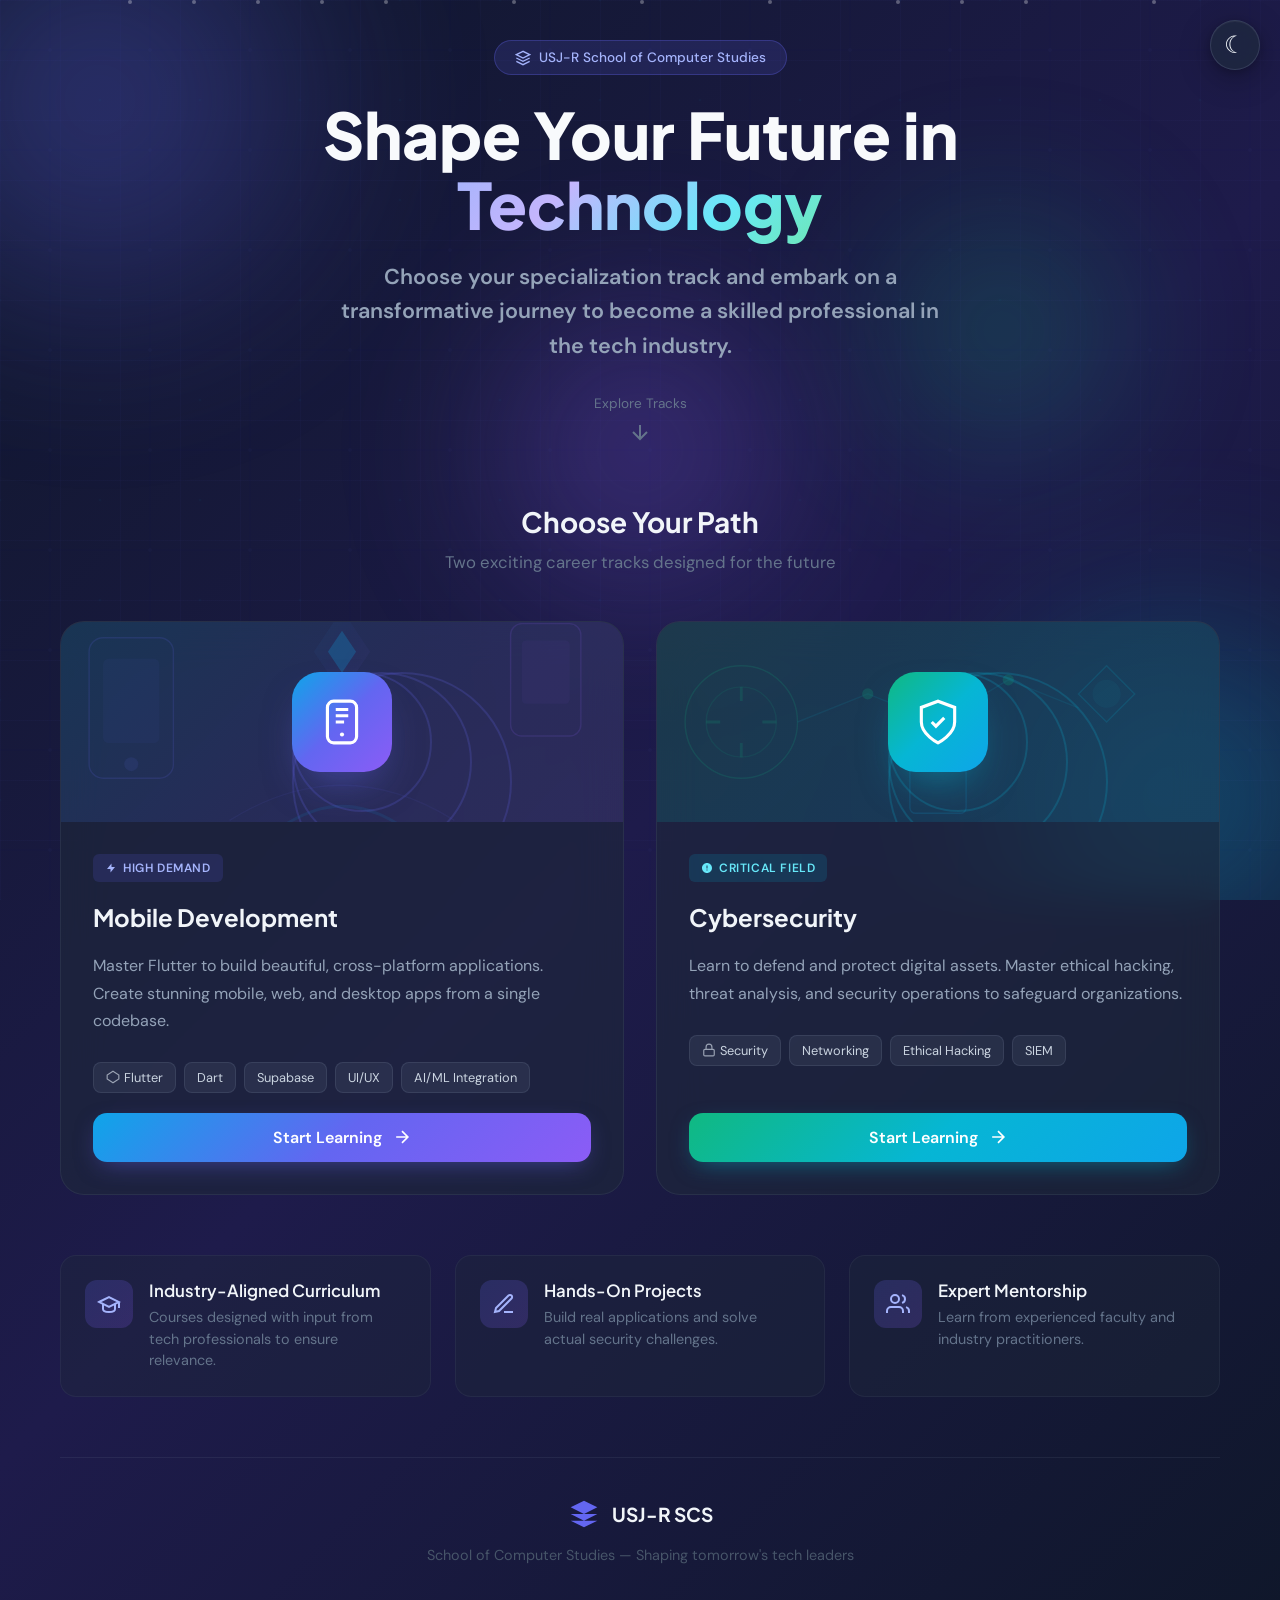
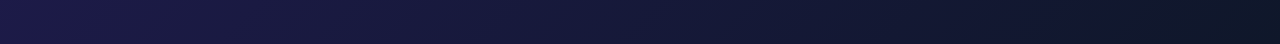
==== commit 492132df: "Implement a light theme variant for the landing page" ====
--- a/index.html
+++ b/index.html
@@ -704,6 +704,225 @@
         }
 
         .orb { opacity: 0.25; }
+      }
+
+      /* ============================================
+         Light Theme Variant
+         ============================================ */
+      body[data-theme="light"] {
+        background: linear-gradient(135deg, #f8fafc 0%, #e0e7ff 50%, #f0fdfa 100%);
+        color: #1e293b;
+      }
+
+      body[data-theme="light"] .orb-1 {
+        background: radial-gradient(circle, rgba(99, 102, 241, 0.4) 0%, transparent 70%);
+      }
+
+      body[data-theme="light"] .orb-2 {
+        background: radial-gradient(circle, rgba(6, 182, 212, 0.35) 0%, transparent 70%);
+      }
+
+      body[data-theme="light"] .orb-3 {
+        background: radial-gradient(circle, rgba(139, 92, 246, 0.3) 0%, transparent 70%);
+      }
+
+      body[data-theme="light"] .orb-4 {
+        background: radial-gradient(circle, rgba(16, 185, 129, 0.35) 0%, transparent 70%);
+      }
+
+      body[data-theme="light"] .orb {
+        opacity: 0.6;
+        filter: blur(100px);
+      }
+
+      body[data-theme="light"] .grid-overlay {
+        background-image: 
+          linear-gradient(rgba(99, 102, 241, 0.06) 1px, transparent 1px),
+          linear-gradient(90deg, rgba(99, 102, 241, 0.06) 1px, transparent 1px);
+      }
+
+      body[data-theme="light"] .particle {
+        background: rgba(99, 102, 241, 0.4);
+      }
+
+      body[data-theme="light"] .bg-animation svg {
+        opacity: 0.06 !important;
+      }
+
+      body[data-theme="light"] .hero-badge {
+        background: rgba(99, 102, 241, 0.1);
+        border-color: rgba(99, 102, 241, 0.25);
+        color: #4f46e5;
+      }
+
+      body[data-theme="light"] .hero h1 {
+        color: #1e293b;
+      }
+
+      body[data-theme="light"] .hero h1 .gradient-text {
+        background: linear-gradient(135deg, #4f46e5 0%, #7c3aed 30%, #0891b2 70%, #059669 100%);
+        -webkit-background-clip: text;
+        -webkit-text-fill-color: transparent;
+        background-clip: text;
+      }
+
+      body[data-theme="light"] .hero-subtitle {
+        color: #475569;
+      }
+
+      body[data-theme="light"] .scroll-indicator {
+        color: #64748b;
+      }
+
+      body[data-theme="light"] .section-header h2 {
+        color: #1e293b;
+      }
+
+      body[data-theme="light"] .section-header p {
+        color: #64748b;
+      }
+
+      body[data-theme="light"] .track-card {
+        background: rgba(255, 255, 255, 0.8);
+        border-color: rgba(148, 163, 184, 0.2);
+        box-shadow: 
+          0 4px 6px -1px rgba(0, 0, 0, 0.05),
+          0 2px 4px -2px rgba(0, 0, 0, 0.05);
+      }
+
+      body[data-theme="light"] .track-card:hover {
+        background: rgba(255, 255, 255, 0.95);
+        border-color: rgba(148, 163, 184, 0.3);
+        box-shadow: 
+          0 25px 50px -12px rgba(0, 0, 0, 0.15),
+          0 0 60px -15px rgba(99, 102, 241, 0.2);
+      }
+
+      body[data-theme="light"] .track-header.mobile {
+        background: linear-gradient(135deg, rgba(14, 165, 233, 0.12) 0%, rgba(99, 102, 241, 0.12) 50%, rgba(139, 92, 246, 0.12) 100%);
+      }
+
+      body[data-theme="light"] .track-header.cyber {
+        background: linear-gradient(135deg, rgba(16, 185, 129, 0.12) 0%, rgba(6, 182, 212, 0.12) 50%, rgba(14, 165, 233, 0.12) 100%);
+      }
+
+      body[data-theme="light"] .track-label.mobile {
+        background: rgba(99, 102, 241, 0.12);
+        color: #4f46e5;
+      }
+
+      body[data-theme="light"] .track-label.cyber {
+        background: rgba(6, 182, 212, 0.12);
+        color: #0891b2;
+      }
+
+      body[data-theme="light"] .track-title {
+        color: #1e293b;
+      }
+
+      body[data-theme="light"] .track-desc {
+        color: #475569;
+      }
+
+      body[data-theme="light"] .skill-tag {
+        background: rgba(241, 245, 249, 0.8);
+        border-color: rgba(148, 163, 184, 0.25);
+        color: #334155;
+      }
+
+      body[data-theme="light"] .track-card:hover .skill-tag {
+        background: rgba(241, 245, 249, 1);
+        border-color: rgba(148, 163, 184, 0.4);
+      }
+
+      body[data-theme="light"] .icon-container.mobile {
+        box-shadow: 0 20px 40px -15px rgba(99, 102, 241, 0.4);
+      }
+
+      body[data-theme="light"] .icon-container.cyber {
+        box-shadow: 0 20px 40px -15px rgba(6, 182, 212, 0.4);
+      }
+
+      body[data-theme="light"] .mobile .icon-ring {
+        border-color: #818cf8;
+      }
+
+      body[data-theme="light"] .cyber .icon-ring {
+        border-color: #22d3ee;
+      }
+
+      body[data-theme="light"] .track-cta.mobile {
+        box-shadow: 0 8px 24px -8px rgba(99, 102, 241, 0.4);
+      }
+
+      body[data-theme="light"] .track-cta.cyber {
+        box-shadow: 0 8px 24px -8px rgba(6, 182, 212, 0.4);
+      }
+
+      body[data-theme="light"] .feature-item {
+        background: rgba(255, 255, 255, 0.7);
+        border-color: rgba(148, 163, 184, 0.15);
+      }
+
+      body[data-theme="light"] .feature-item:hover {
+        background: rgba(255, 255, 255, 0.9);
+        border-color: rgba(148, 163, 184, 0.25);
+        box-shadow: 0 10px 25px -5px rgba(0, 0, 0, 0.08);
+      }
+
+      body[data-theme="light"] .feature-icon {
+        background: linear-gradient(135deg, rgba(99, 102, 241, 0.15), rgba(139, 92, 246, 0.15));
+      }
+
+      body[data-theme="light"] .feature-icon svg {
+        color: #6366f1;
+      }
+
+      body[data-theme="light"] .feature-content h3 {
+        color: #1e293b;
+      }
+
+      body[data-theme="light"] .feature-content p {
+        color: #64748b;
+      }
+
+      body[data-theme="light"] .footer {
+        border-top-color: rgba(148, 163, 184, 0.2);
+      }
+
+      body[data-theme="light"] .footer-logo svg {
+        color: #6366f1;
+      }
+
+      body[data-theme="light"] .footer-logo span {
+        color: #1e293b;
+      }
+
+      body[data-theme="light"] .footer p {
+        color: #64748b;
+      }
+
+      body[data-theme="light"] .theme-toggle {
+        background: rgba(255, 255, 255, 0.9) !important;
+        border: 1px solid rgba(148, 163, 184, 0.3) !important;
+        color: #1e293b !important;
+        box-shadow: 0 2px 8px rgba(0, 0, 0, 0.08);
+      }
+
+      body[data-theme="light"] .theme-toggle:hover {
+        background: rgba(255, 255, 255, 1) !important;
+        box-shadow: 0 4px 12px rgba(0, 0, 0, 0.12);
+      }
+
+      /* Smoother theme transitions */
+      body,
+      .track-card,
+      .feature-item,
+      .hero-badge,
+      .skill-tag,
+      .theme-toggle,
+      .orb {
+        transition: background 0.4s ease, color 0.4s ease, border-color 0.4s ease, box-shadow 0.4s ease, opacity 0.4s ease;
       }
     </style>
   </head>
@@ -851,8 +1070,9 @@
                   Flutter
                 </span>
                 <span class="skill-tag">Dart</span>
-                <span class="skill-tag">Firebase</span>
+                <span class="skill-tag">Supabase</span>
                 <span class="skill-tag">UI/UX</span>
+                <span class="skill-tag">AI/ML Integration</span>
               </div>
               <span class="track-cta mobile">
                 Start Learning
@@ -1002,16 +1222,15 @@
     </main>
 
     <script>
-      // Theme toggle functionality (keeping dark theme for landing)
+      // Theme toggle functionality
       const themeToggle = document.getElementById('theme-toggle');
       const body = document.body;
 
-      // For this landing page, we keep the dark theme
-      // but still allow toggle for accessibility
-      body.setAttribute('data-theme', 'dark');
+      // Check for saved theme preference, default to dark for this landing
+      const savedTheme = localStorage.getItem('theme') || 'dark';
+      body.setAttribute('data-theme', savedTheme);
 
       themeToggle.addEventListener('click', () => {
-        // Toggle is available but landing stays dark-themed
         const currentTheme = body.getAttribute('data-theme');
         const newTheme = currentTheme === 'light' ? 'dark' : 'light';
         body.setAttribute('data-theme', newTheme);
